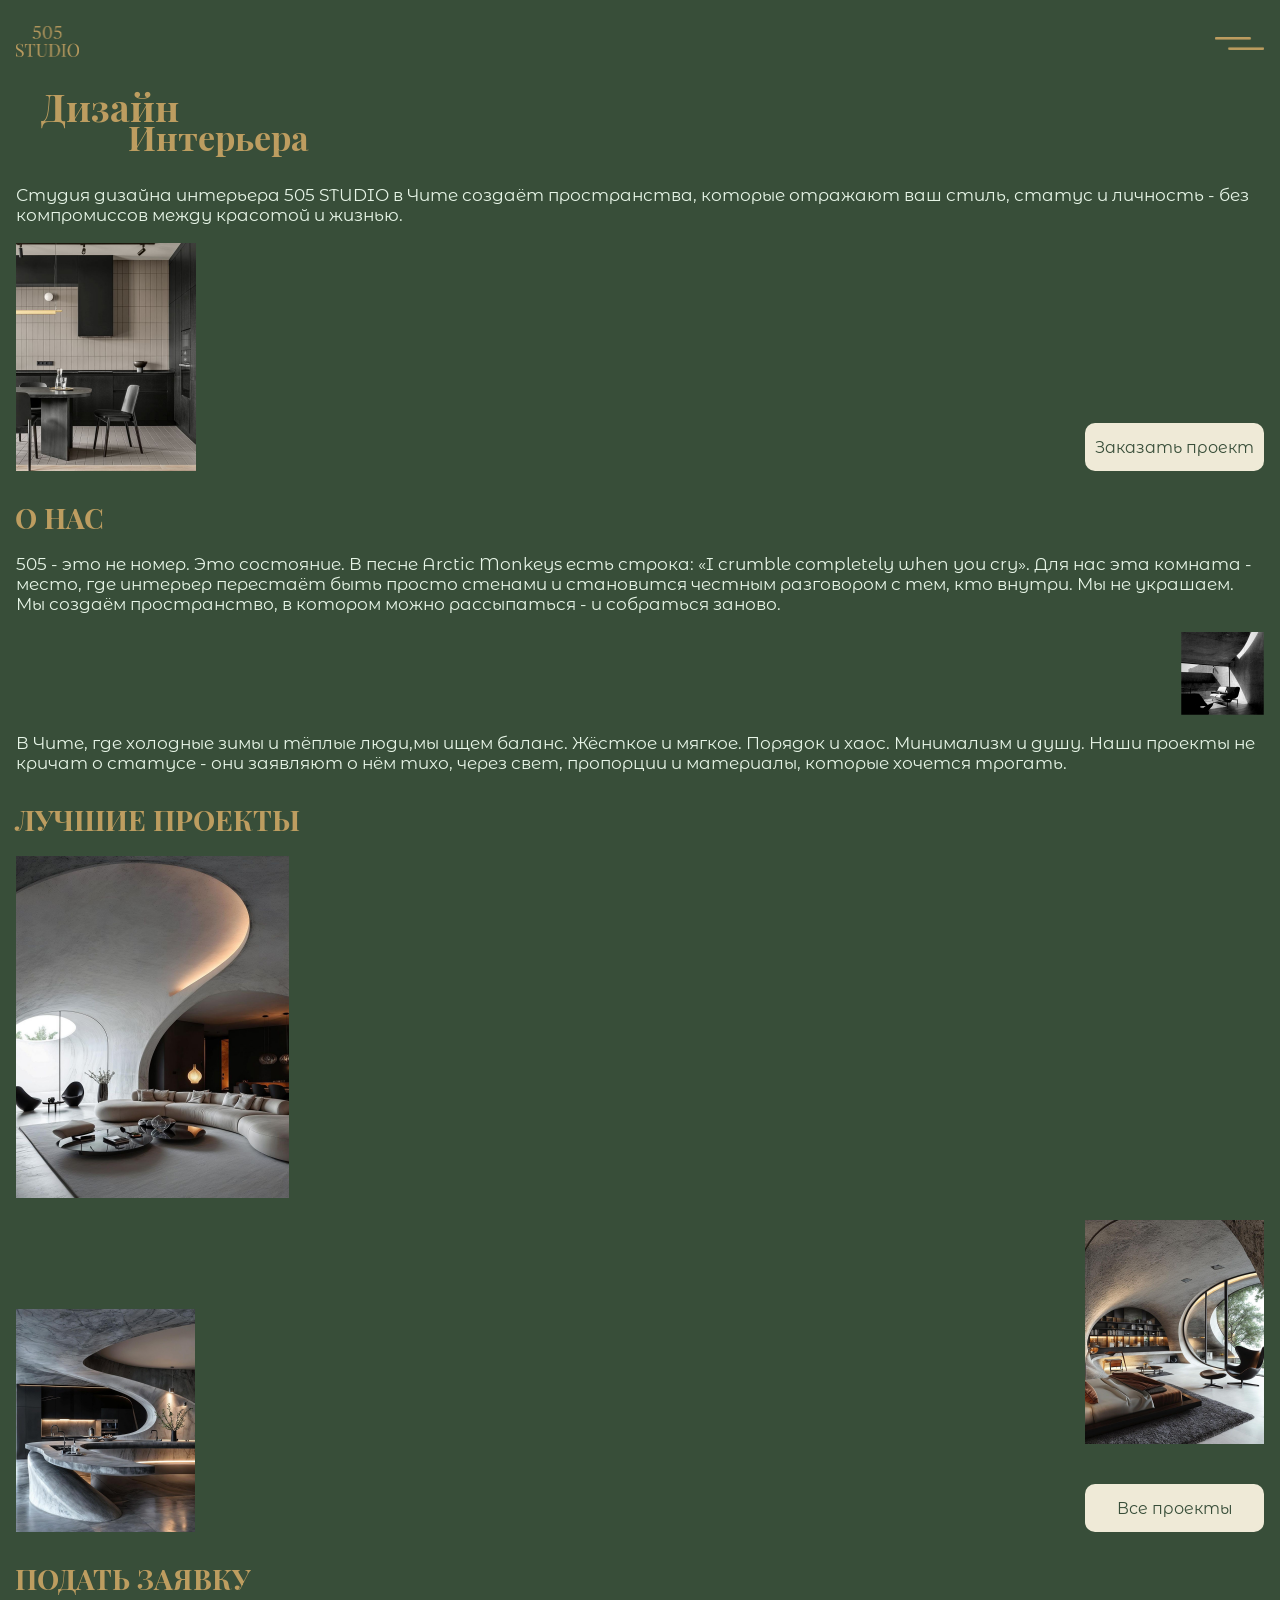
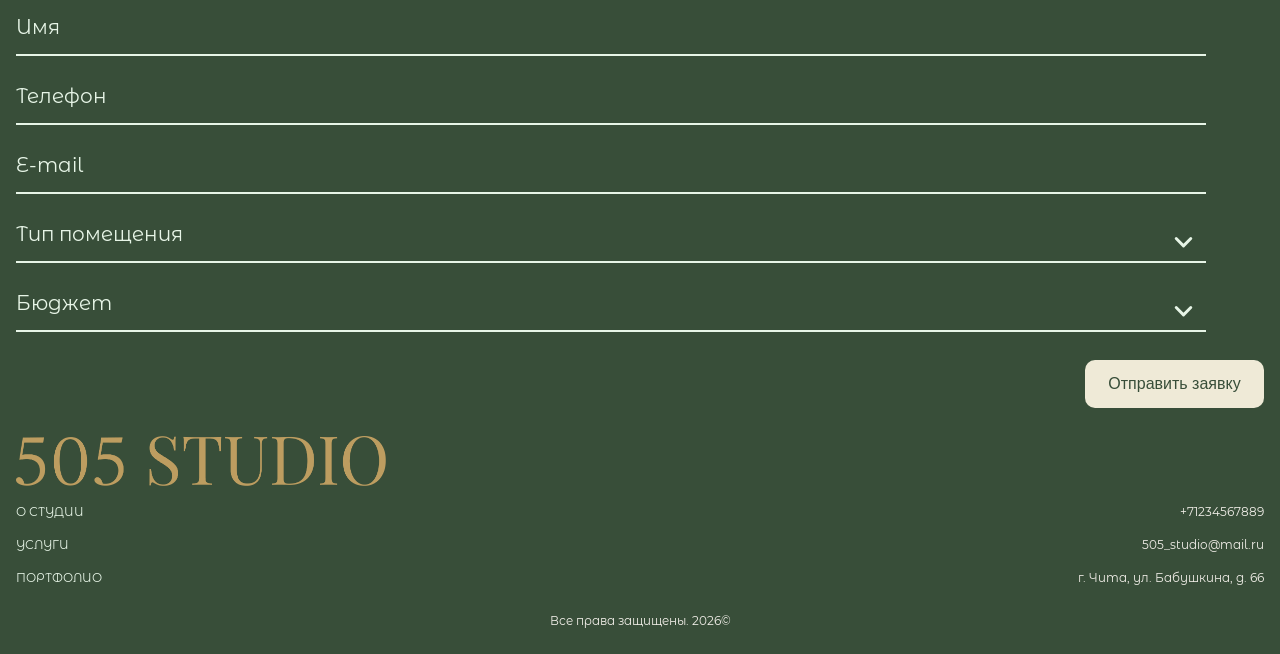
==== index.html @ c5131122 "home page and burger" ====
<!doctype html>
<html lang="ru">
  <head>
    <meta charset="UTF-8" />
    <meta name="viewport" content="width=device-width, initial-scale=1.0" />
    <title>505 STUDIO - студия дизайна интерьера</title>
    <link rel="stylesheet" href="main.css" />
  </head>
  <body>
    <div class="burger-menu-overlay" id="burgerMenu">
      <div class="menu-header container">
        <img src="image/логотип.png" alt="505 STUDIO" class="logo" />
        <img
          src="image/закрыть.png"
          alt="Закрыть"
          class="close-menu"
          id="closeMenu"
        />
      </div>

      <nav class="menu-content container">
        <ul class="menu-list">
          <li><a href="#about" class="menu-link active">О СТУДИИ</a></li>
          <li><a href="#" class="menu-link">УСЛУГИ</a></li>
          <li><a href="#" class="menu-link">ПОРТФОЛИО</a></li>
          <li><a href="#" class="menu-link">ПРОФИЛЬ</a></li>
        </ul>

        <div class="menu-contacts">
          <p>+71234567889</p>
          <p>505_studoi@mail.com</p>
          <p>г. Чита, ул. Бабушкина, д. 66</p>
        </div>
      </nav>
    </div>

    <header class="header">
      <div class="container">
        <a href="index.html" class="logo-link">
          <img src="image/логотип.png" alt="505 STUDIO" class="logo"
        /></a>
        <img
          src="image/бергер.png"
          alt="Меню"
          class="burger-menu"
          id="burger"
        />
      </div>
    </header>

    <main>
      <section class="banner" id="mainPage">
        <h1 class="title-1">Дизайн</h1>
        <h1 class="title-2">Интерьера</h1>
        <p class="description">
          Студия дизайна интерьера 505 STUDIO в Чите создаёт пространства,
          которые отражают ваш стиль, статус и личность - без компромиссов между
          красотой и жизнью.
        </p>
        <div class="image-btn-banner">
          <img
            src="image/картинка_баннер.png"
            alt="Интерьер"
            class="img-main"
          />
          <a href="#feedback" class="btn btn-banner">Заказать проект</a>
        </div>
      </section>

      <section class="about-container" id="about">
        <h2 class="heading">О НАС</h2>
        <div class="about-content">
          <p class="description">
            505 - это не номер. Это состояние. В песне Arctic Monkeys есть
            строка: «I crumble completely when you cry». Для нас эта комната -
            место, где интерьер перестаёт быть просто стенами и становится
            честным разговором с тем, кто внутри. Мы не украшаем. Мы создаём
            пространство, в котором можно рассыпаться - и собраться заново.
          </p>

          <img src="image/картинка_онас.png" alt="Интерьер" class="about-img" />

          <p class="description">
            В Чите, где холодные зимы и тёплые люди,мы ищем баланс. Жёсткое и
            мягкое. Порядок и хаос. Минимализм и душу. Наши проекты не кричат о
            статусе - они заявляют о нём тихо, через свет, пропорции и
            материалы, которые хочется трогать.
          </p>
        </div>
      </section>

      <section class="projects-container">
        <h2 class="heading">ЛУЧШИЕ ПРОЕКТЫ</h2>
        <div class="projects-grid">
          <img
            src="image/картинка1_проекты.png"
            alt="Проект 1"
            class="projects-img-large"
          />
          <img
            src="image/картинка2_проекты.png"
            alt="Проект 2"
            class="projects-img-small img-small-1"
          />
          <div class="projects-btn-img">
            <img
              src="image/картинка3_проекты.png"
              alt="Проект 3"
              class="projects-img-small img-small-2"
            />
            <a href="#" class="btn">Все проекты</a>
          </div>
        </div>
      </section>

      <section class="feedback-container" id="feedback">
        <h2 class="heading">ПОДАТЬ ЗАЯВКУ</h2>
        <form class="feedback-form">
          <input type="text" placeholder="Имя" required />
          <input type="tel" placeholder="Телефон" required />
          <input type="email" placeholder="E-mail" required />

          <select>
            <option value="" disabled selected>Тип помещения</option>
            <option value="flat">Квартира</option>
            <option value="house">Дом</option>
            <option value="commerce">Коммерция</option>
          </select>

          <select>
            <option value="" disabled selected>Бюджет</option>
            <option value="low">До 1 млн</option>
            <option value="mid">1-3 млн</option>
            <option value="high">От 3 млн и больше</option>
          </select>

          <button type="submit" class="btn form-btn">Отправить заявку</button>
        </form>
      </section>
    </main>

    <footer class="footer-container">
      <a href="index.html" class="link-footer">
        <img src="image/большое_лого.png" alt="505 STUDIO" class="logo-footer"
      /></a>

      <div class="footer-content">
        <nav class="footer-nav">
          <a href="#about" class="footer-link">О СТУДИИ</a>
          <a href="#" class="footer-link">УСЛУГИ</a>
          <a href="#" class="footer-link">ПОРТФОЛИО</a>
        </nav>

        <div class="footer-contacts">
          <a href="#" class="footer-contacts-item">+71234567889</a>
          <a href="#" class="footer-contacts-item">505_studio@mail.ru</a>
          <p class="footer-contacts-item">г. Чита, ул. Бабушкина, д. 66</p>
        </div>
      </div>
      <div class="footer-bottom">
        <p>Все права защищены. 2026©</p>
      </div>
    </footer>

    <script src="script.js"></script>
  </body>
</html>
---- main.css ----
@font-face {
  font-family: "Headlines";
  src: url(fonts/PlayfairDisplay-заголовки.ttf);
}

@font-face {
  font-family: "TypedText";
  src: url(fonts/MontserratAlternates-наборный.ttf);
}

* {
  margin: 0;
  padding: 0;
  box-sizing: border-box;
}

body {
  background-color: #384e39;
  color: #e7f5e7;
  font-family: "TypedText";
}

/*заголовки*/
.heading {
  font-family: "Headlines";
  color: #bd9d60;
  font-size: 28px;
  margin-bottom: 18px;
  margin-top: 28px;
  margin-left: 15px;
}

/*кнопки*/
.btn {
  display: flex;
  align-items: center;
  justify-content: center;
  background-color: #efead7;
  color: #384e39;
  font-size: 16px;
  text-decoration: none;
  border-radius: 10px;
  width: 179px;
  height: 48px;
  border: none;
  cursor: pointer;
}

/*бургер*/
.burger-menu-overlay {
  position: fixed;
  top: 0;
  left: 0;
  width: 100%;
  height: 100vh;
  background-color: #384e39;
  z-index: 1000;
  display: block;
  flex-direction: column;

  opacity: 0;
  visibility: hidden;
}

.burger-menu-overlay.active {
  opacity: 1;
  visibility: visible;
}

.menu-header {
  display: flex;
  justify-content: space-between;
  align-items: center;
  padding-top: 26px;
  padding-bottom: 20px;
  margin-right: 18px;
  margin-left: 16px;
}

.close-menu {
  width: 28px;
  height: auto;
  cursor: pointer;
}

.menu-content {
  flex-grow: 1;
  display: flex;
  flex-direction: column;
}

.menu-list {
  list-style: none;
  margin-bottom: 28px;
}

.menu-link {
  display: inline-block;
  font-family: "Headlines";
  font-size: 32px;
  color: #e7f5e7;
  text-decoration: none;
  margin-bottom: 30px;
  transition: all 0.3s ease-out;
}

.menu-link.active {
  text-decoration: underline;
  text-underline-offset: 10px;
  text-decoration-thickness: 1px;

  transform: translateX(20px);
}

.menu-contacts {
  display: flex;
  flex-direction: column;
  gap: 18px;
  margin-left: 38px;
}

.contact-link,
.contact-address {
  font-family: "TypedText";
  color: #e7f5e7;
  font-size: 18px;
}

/* шапка */
.header {
  margin-top: 26px;
  margin-left: 16px;
}

.container {
  display: flex;
  justify-content: space-between;
  align-items: center;
}

.logo {
  height: 31px;
  width: auto;
  cursor: pointer;
}

.burger-menu {
  width: 49px;
  height: auto;
  cursor: pointer;
  margin-right: 16px;
}

/*баннер*/
.title-1 {
  font-family: "Headlines";
  color: #bd9d60;
  font-size: 38px;
  margin-left: 41px;
  margin-top: 20px;
}

.title-2 {
  font-family: "Headlines";
  color: #bd9d60;
  font-size: 34px;
  margin-left: 128px;
  margin-top: -18px;
  margin-bottom: 25px;
}

/*наборный текст*/
.description {
  font-size: 17px;
  margin-bottom: 18px;
  margin-right: 16px;
  margin-left: 16px;
}

.img-main {
  width: 180px;
  height: auto;
  display: block;
}

.image-btn-banner {
  display: flex;
  justify-content: space-between;
  align-items: flex-end;
  padding: 0 16px;
  margin-top: 18px;
}

/*о нас*/
.about-img {
  width: 83px;
  height: auto;
  display: block;
  margin-left: auto;
  margin-right: 16px;
  margin-bottom: 18px;
}

/*проекты*/
.projects-img-large {
  width: 273px;
  height: auto;
  margin-left: 16px;
  margin-bottom: 18px;
}

.projects-img-small {
  width: 179px;
  height: auto;
}

.img-small-1 {
  display: block;
  margin-left: auto;
  margin-right: 16px;
}

.img-small-2 {
  margin-top: -153px;
}

.projects-btn-img {
  display: flex;
  justify-content: space-between;
  align-items: flex-end;
  padding: 0 16px;
  margin-top: 18px;
}

/*подать заявку*/
.feedback-container {
  margin-top: 18px;
}

.feedback-form input,
.feedback-form select {
  width: 93%;
  background: transparent;
  border: none;
  border-bottom: 2px solid #e7f5e7;
  color: #e7f5e7;
  font-size: 20px;
  margin-left: 16px;
  margin-right: 16px;
  margin-bottom: 28px;
  padding-bottom: 15px;
  outline: none;
  font-family: "TypedText";
}

.feedback-form input::placeholder {
  color: #e7f5e7;
  opacity: 1;
}

.feedback-form select {
  appearance: none;
  -webkit-appearance: none;
  -moz-appearance: none;
  background-image: url("data:image/svg+xml,%3Csvg width='24' height='24' viewBox='0 0 24 24' fill='none' xmlns='http://www.w3.org/2000/svg'%3E%3Cpath d='M7 10L12 15L17 10' stroke='%23e7f5e7' stroke-width='2' stroke-linecap='round' stroke-linejoin='round'/%3E%3C/svg%3E");
  background-repeat: no-repeat;
  background-position: calc(100% - 5px) center;
  background-size: 35px;
}

.feedback-form select option {
  background-color: #384e39;
  color: #e7f5e7;
  font-family: "TypedText";
}

.form-btn {
  display: block;
  margin-left: auto;
  margin-right: 16px;
  margin-bottom: 28px;
}

/*футер*/
.logo-footer {
  width: 370px;
  height: auto;
  margin-left: 16px;
  display: block;
}

.footer-content {
  display: flex;
  justify-content: space-between;
  align-items: flex-start;
  margin-bottom: 28px;
}

.footer-nav {
  display: flex;
  flex-direction: column;
  gap: 18px;
  margin-left: 16px;
  margin-top: 18px;
}

.footer-link {
  color: #e7f5e7;
  text-decoration: none;
  font-size: 12px;
}

.footer-contacts {
  display: flex;
  flex-direction: column;
  align-items: flex-end;
  gap: 18px;
  text-align: right;
  margin-right: 16px;
  margin-top: 18px;
  font-size: 12px;
}

.footer-contacts-item {
  color: #f2efe9;
  text-decoration: none;
  font-size: 12px;
}

.footer-bottom {
  text-align: center;
  margin-bottom: 26px;
}

.footer-bottom p {
  font-size: 12px;
  color: #f2efe9;
}
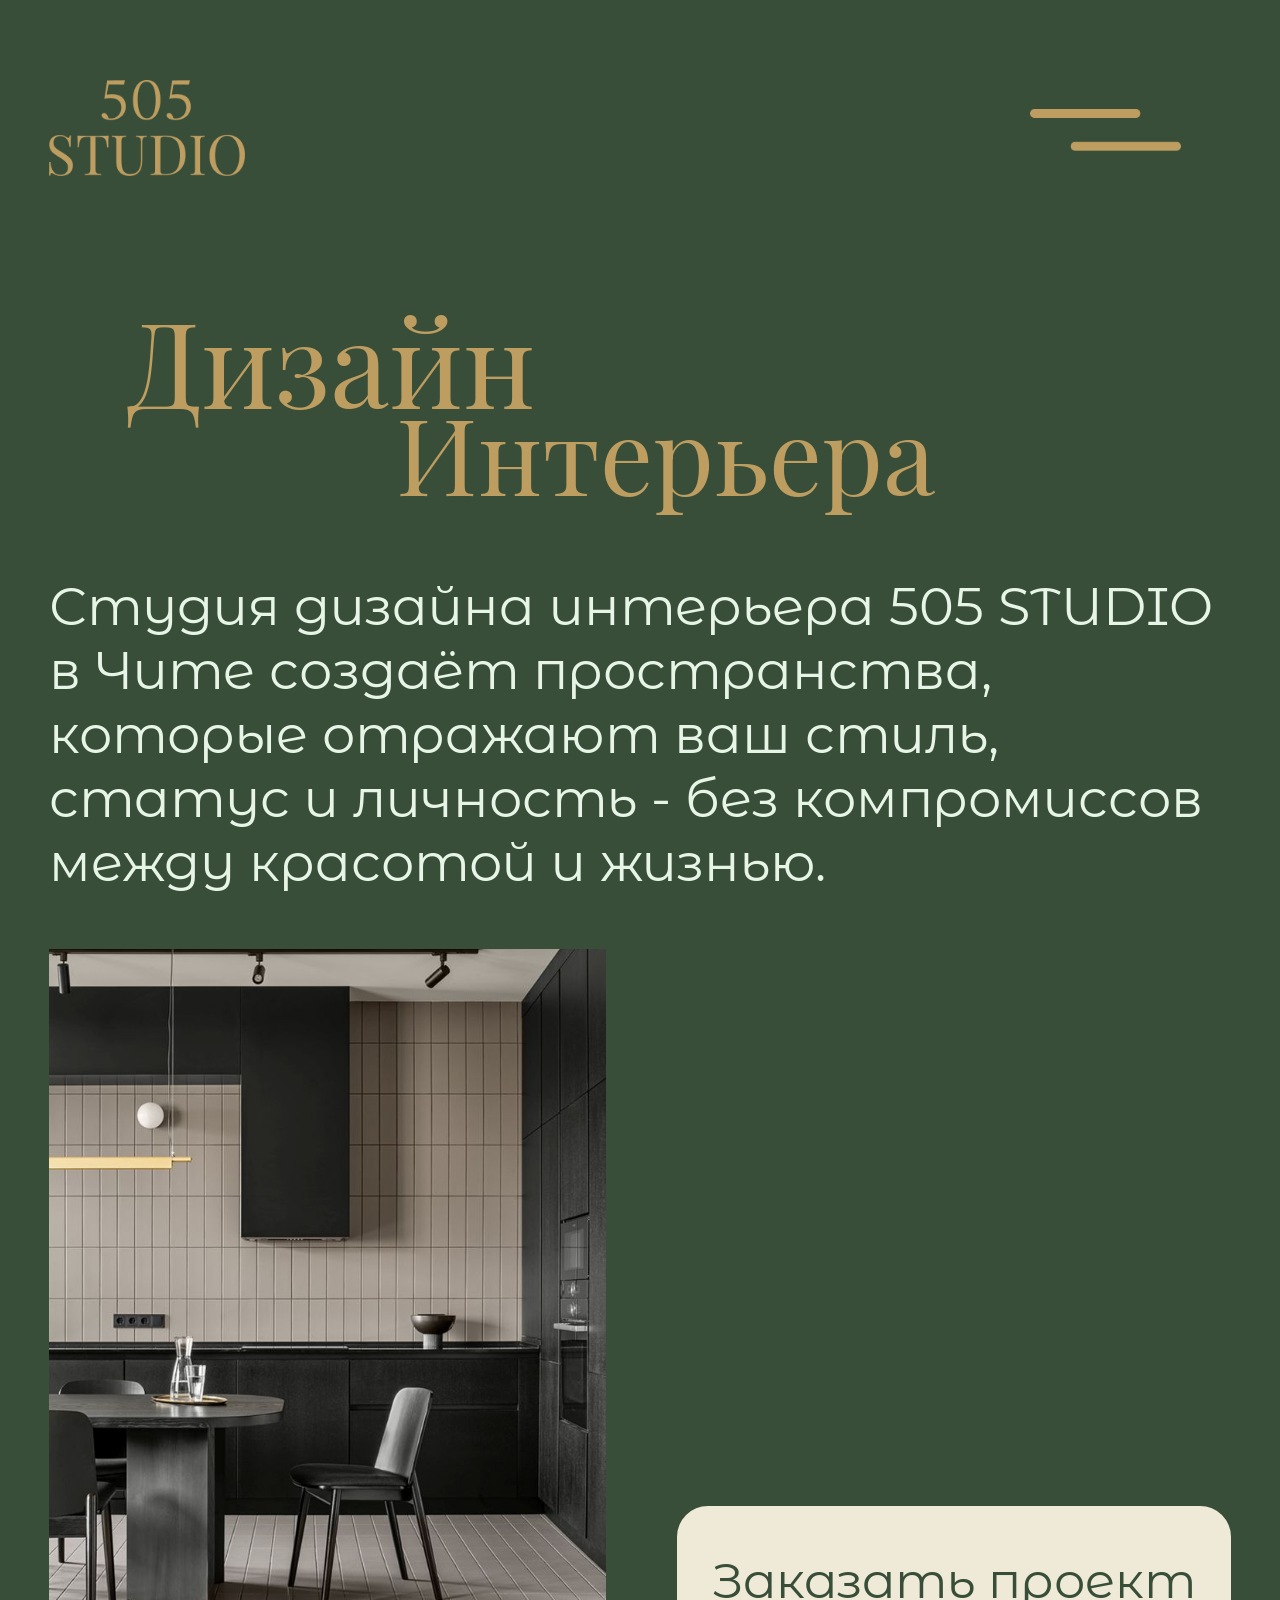
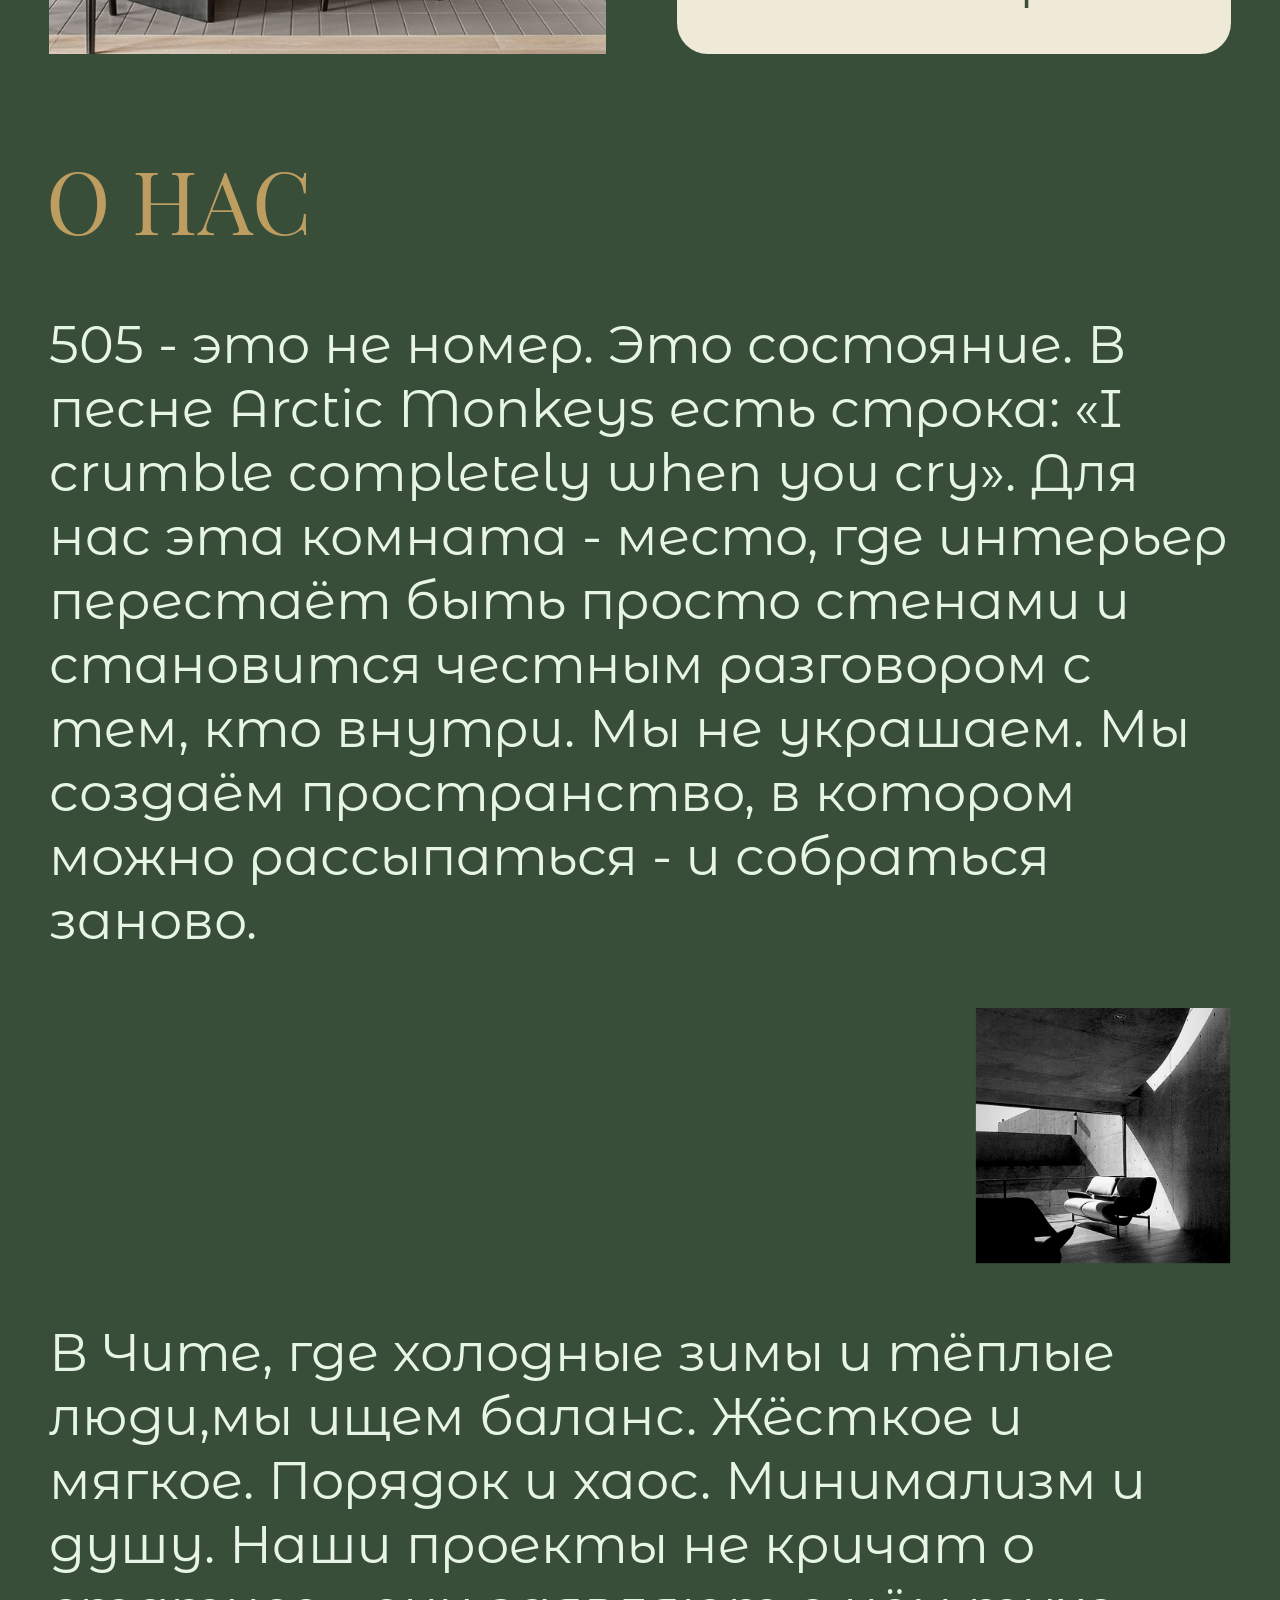
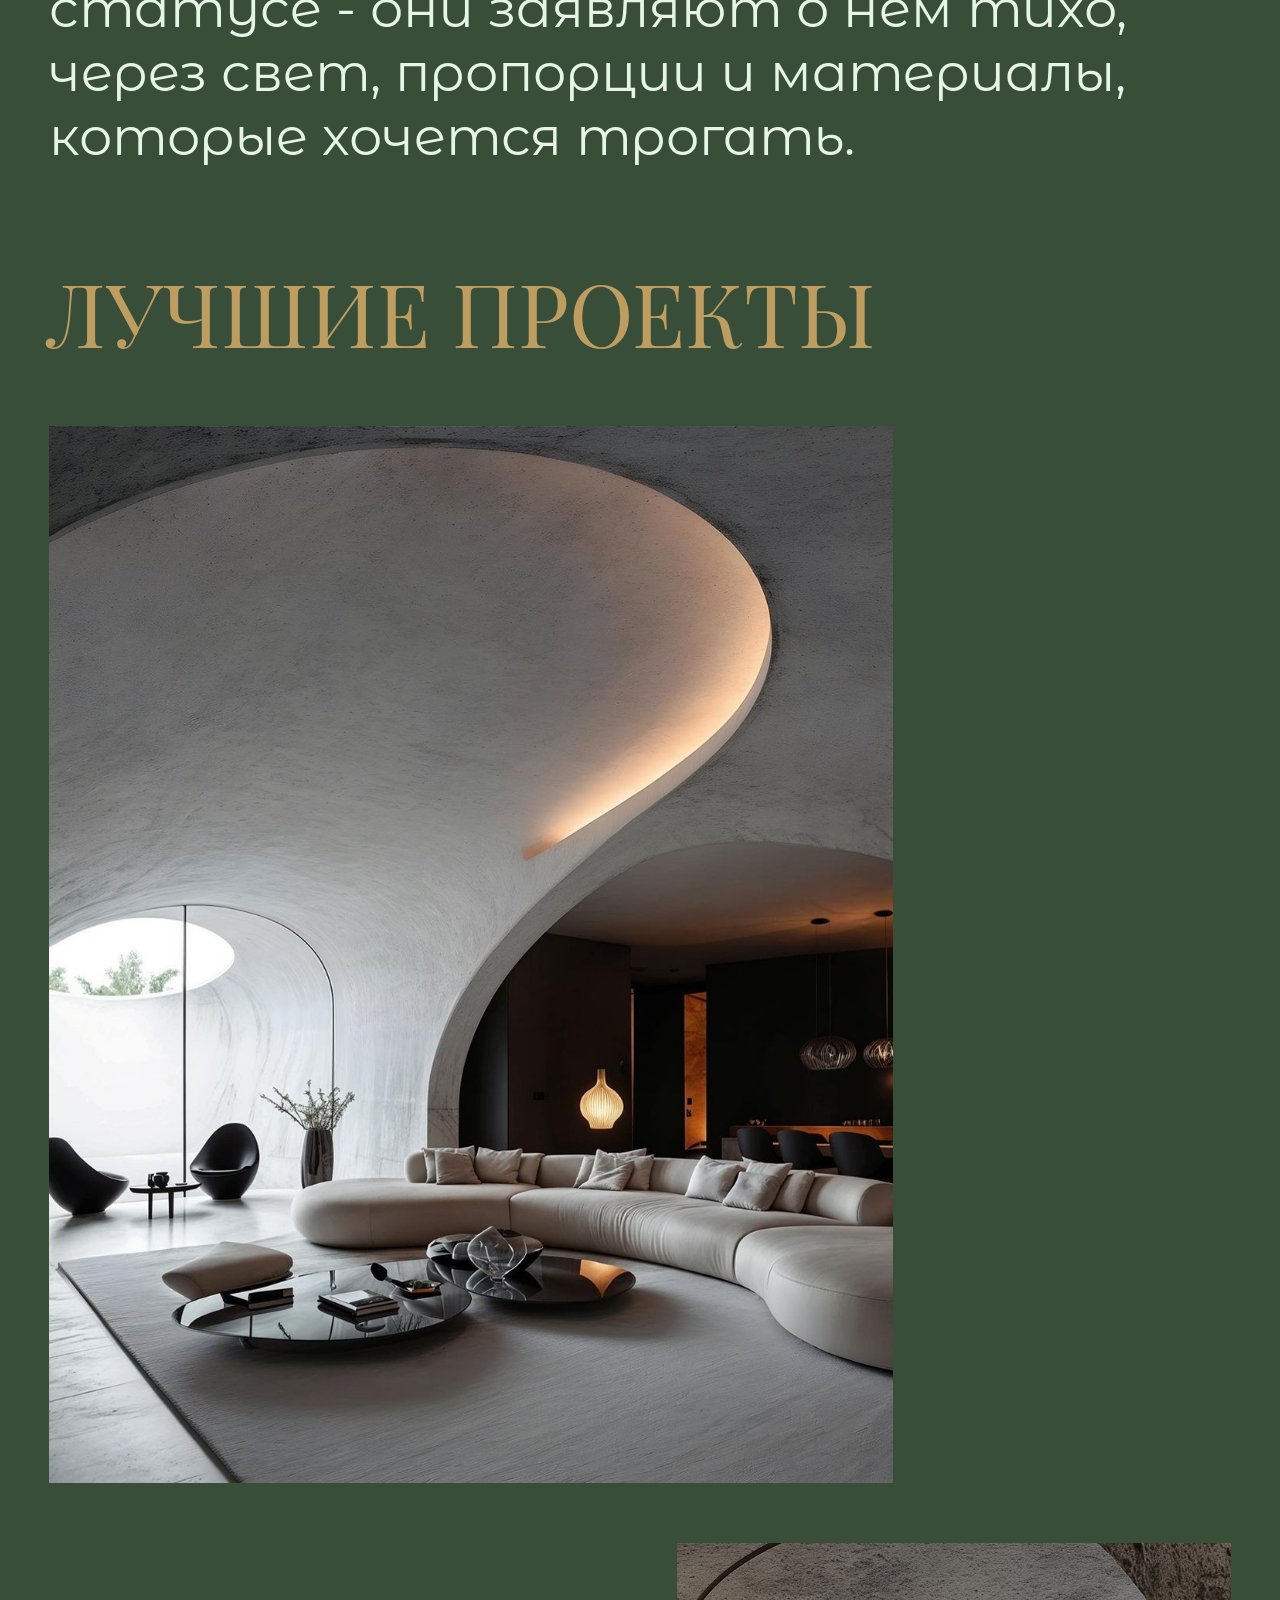
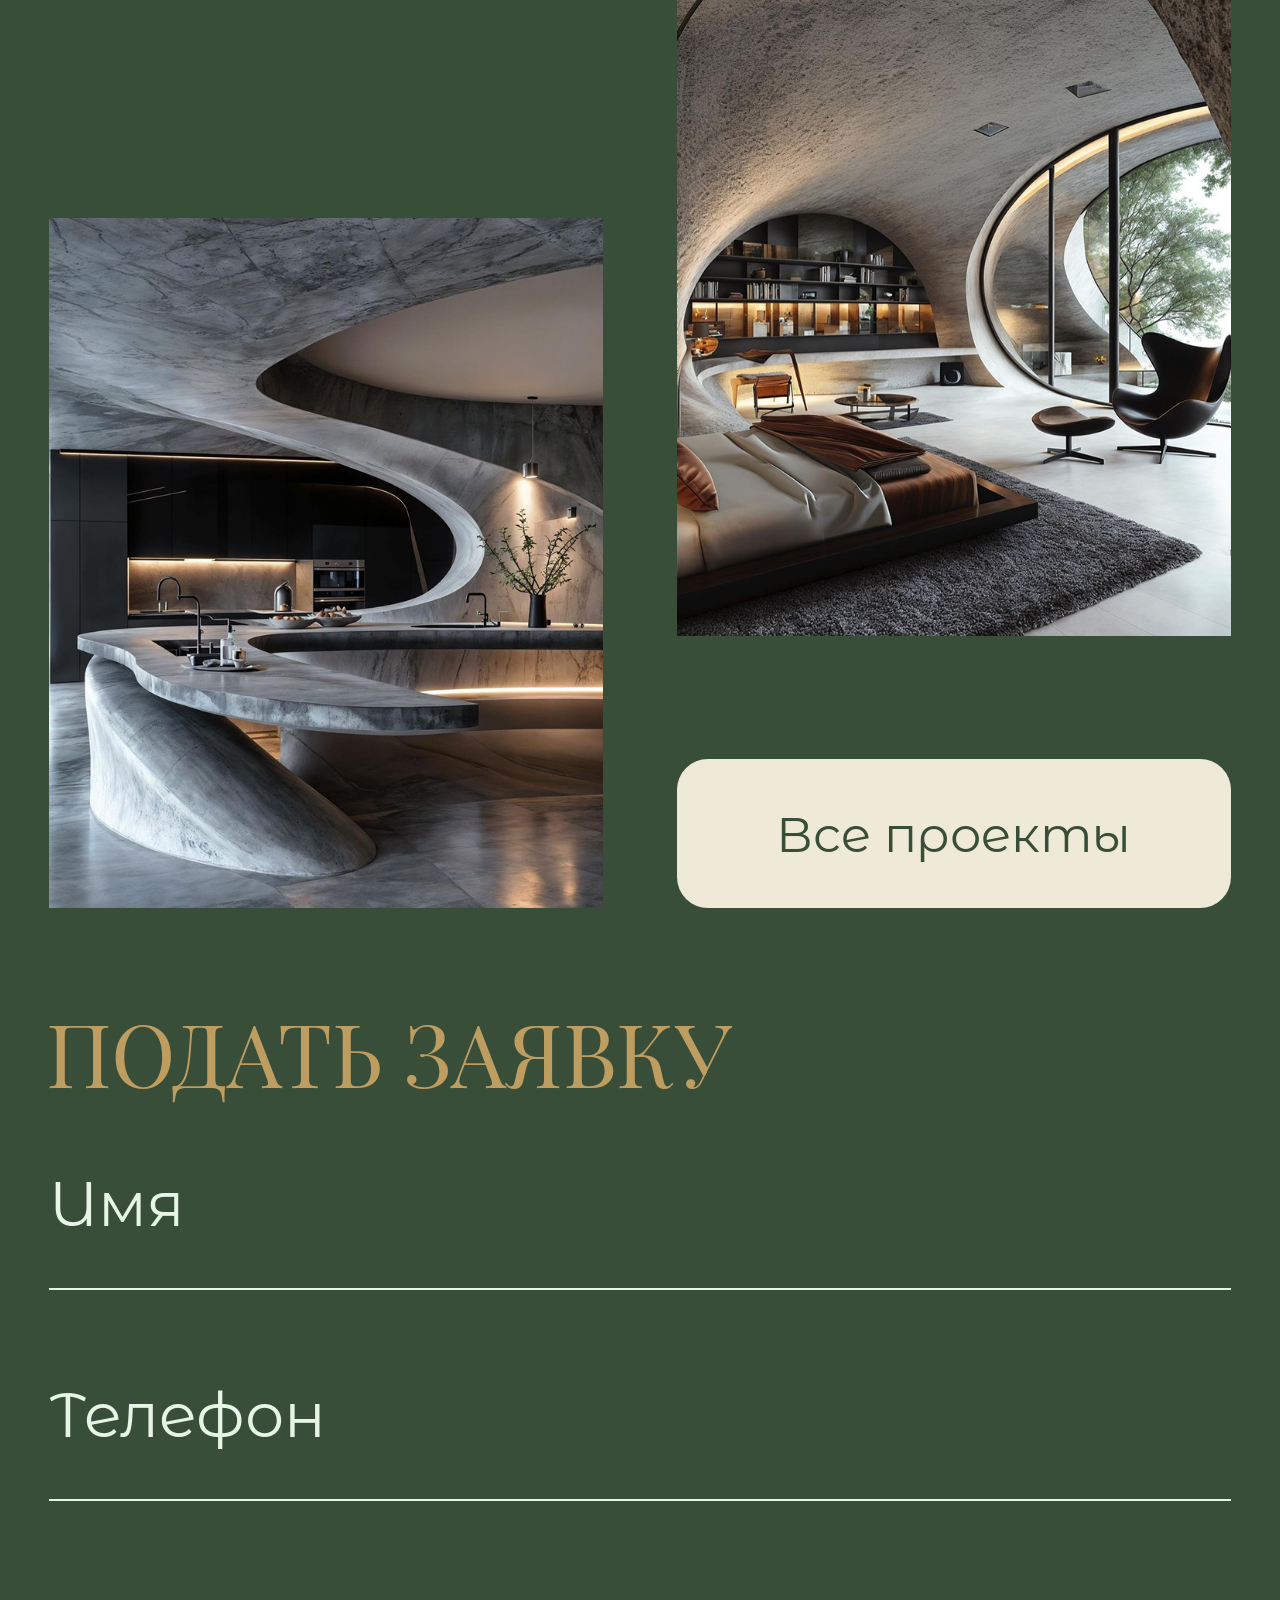
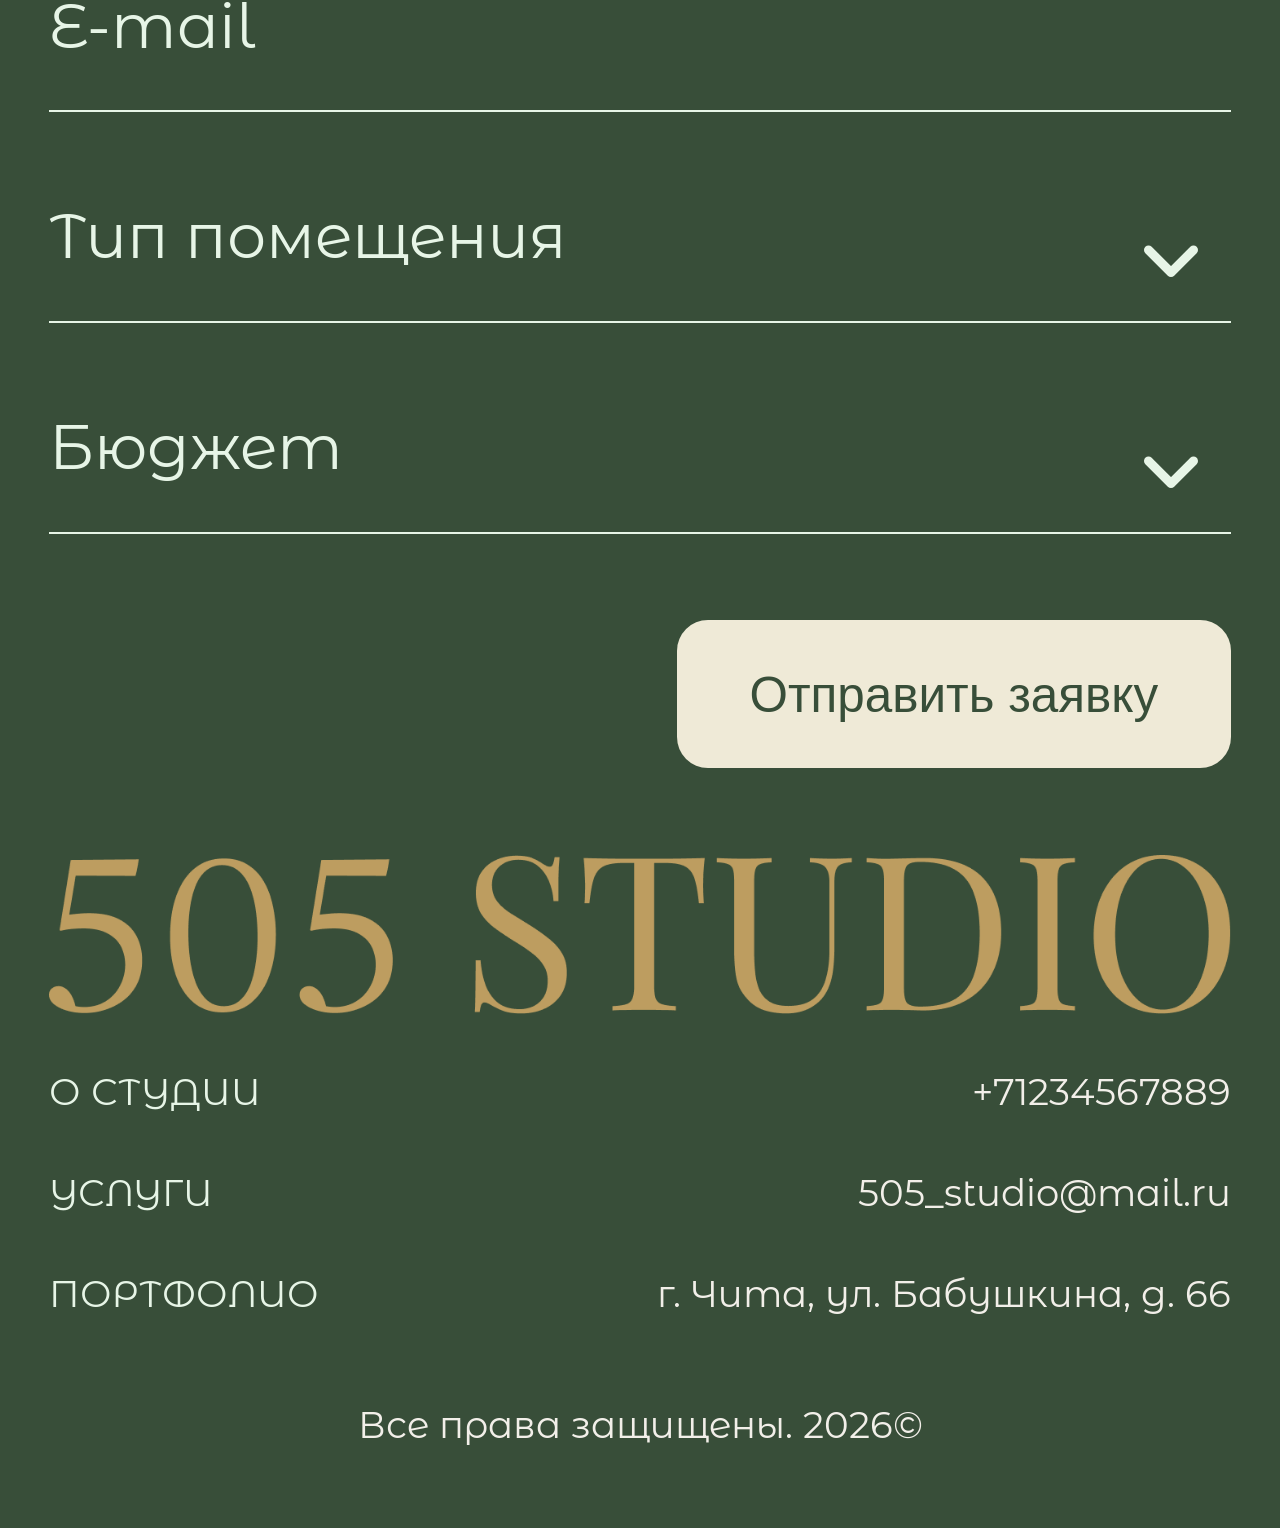
==== commit 7737905f: "edits and ready-made pages: services, service card" ====
--- a/index.html
+++ b/index.html
@@ -9,7 +9,9 @@
   <body>
     <div class="burger-menu-overlay" id="burgerMenu">
       <div class="menu-header container">
-        <img src="image/логотип.png" alt="505 STUDIO" class="logo" />
+        <a href="index.html">
+          <img src="image/логотип.png" alt="505 STUDIO" class="logo"
+        /></a>
         <img
           src="image/закрыть.png"
           alt="Закрыть"
@@ -21,7 +23,7 @@
       <nav class="menu-content container">
         <ul class="menu-list">
           <li><a href="#about" class="menu-link active">О СТУДИИ</a></li>
-          <li><a href="#" class="menu-link">УСЛУГИ</a></li>
+          <li><a href="services.html" class="menu-link">УСЛУГИ</a></li>
           <li><a href="#" class="menu-link">ПОРТФОЛИО</a></li>
           <li><a href="#" class="menu-link">ПРОФИЛЬ</a></li>
         </ul>
@@ -147,7 +149,7 @@
       <div class="footer-content">
         <nav class="footer-nav">
           <a href="#about" class="footer-link">О СТУДИИ</a>
-          <a href="#" class="footer-link">УСЛУГИ</a>
+          <a href="services.html" class="footer-link">УСЛУГИ</a>
           <a href="#" class="footer-link">ПОРТФОЛИО</a>
         </nav>
 
--- a/main.css
+++ b/main.css
@@ -18,16 +18,21 @@
   background-color: #384e39;
   color: #e7f5e7;
   font-family: "TypedText";
+  min-width: 320px;
+}
+section[id] {
+  scroll-margin-top: 25vw;
 }
 
 /*заголовки*/
 .heading {
   font-family: "Headlines";
   color: #bd9d60;
-  font-size: 28px;
-  margin-bottom: 18px;
-  margin-top: 28px;
-  margin-left: 15px;
+  font-size: 6.76vw;
+  margin-bottom: 4.35vw;
+  margin-top: 6.76vw;
+  margin-left: 3.62vw;
+  font-weight: lighter;
 }
 
 /*кнопки*/
@@ -37,11 +42,11 @@
   justify-content: center;
   background-color: #efead7;
   color: #384e39;
-  font-size: 16px;
+  font-size: 3.86vw;
   text-decoration: none;
-  border-radius: 10px;
-  width: 179px;
-  height: 48px;
+  border-radius: 2.42vw;
+  width: 43.24vw;
+  height: 11.59vw;
   border: none;
   cursor: pointer;
 }
@@ -71,14 +76,14 @@
   display: flex;
   justify-content: space-between;
   align-items: center;
-  padding-top: 26px;
-  padding-bottom: 20px;
-  margin-right: 18px;
-  margin-left: 16px;
+  padding-top: 6.28vw;
+  padding-bottom: 4.83vw;
+  margin-right: 4.35vw;
+  margin-left: 3.86vw;
 }
 
 .close-menu {
-  width: 28px;
+  width: 6.76vw;
   height: auto;
   cursor: pointer;
 }
@@ -91,45 +96,56 @@
 
 .menu-list {
   list-style: none;
-  margin-bottom: 28px;
+  margin-bottom: 6.76vw;
 }
 
 .menu-link {
   display: inline-block;
   font-family: "Headlines";
-  font-size: 32px;
+  font-size: 7.73vw;
   color: #e7f5e7;
   text-decoration: none;
-  margin-bottom: 30px;
+  margin-bottom: 7.25vw;
   transition: all 0.3s ease-out;
 }
 
 .menu-link.active {
   text-decoration: underline;
-  text-underline-offset: 10px;
-  text-decoration-thickness: 1px;
-
-  transform: translateX(20px);
+  text-underline-offset: 2.42vw;
+  text-decoration-thickness: 0.2vw;
+
+  transform: translateX(4.83vw);
 }
 
 .menu-contacts {
   display: flex;
   flex-direction: column;
-  gap: 18px;
-  margin-left: 38px;
+  gap: 4.35vw;
+  margin-left: 9.18vw;
 }
 
 .contact-link,
 .contact-address {
   font-family: "TypedText";
   color: #e7f5e7;
-  font-size: 18px;
+  font-size: 4.35vw;
 }
 
 /* шапка */
+
+main {
+  margin-top: 22vw;
+}
 .header {
-  margin-top: 26px;
-  margin-left: 16px;
+  position: fixed;
+  top: 0;
+  left: 0;
+  width: 100%;
+  background-color: #384e39;
+  z-index: 999;
+  padding: 6.28vw 3.86vw;
+  margin-top: 0;
+  margin-left: 0;
 }
 
 .container {
@@ -139,46 +155,48 @@
 }
 
 .logo {
-  height: 31px;
+  height: 7.49vw;
   width: auto;
   cursor: pointer;
 }
 
 .burger-menu {
-  width: 49px;
+  width: 11.84vw;
   height: auto;
   cursor: pointer;
-  margin-right: 16px;
+  margin-right: 3.86vw;
 }
 
 /*баннер*/
 .title-1 {
   font-family: "Headlines";
   color: #bd9d60;
-  font-size: 38px;
-  margin-left: 41px;
-  margin-top: 20px;
+  font-size: 9.18vw;
+  margin-left: 9.9vw;
+  margin-top: 4.83vw;
+  font-weight: lighter;
 }
 
 .title-2 {
   font-family: "Headlines";
   color: #bd9d60;
-  font-size: 34px;
-  margin-left: 128px;
-  margin-top: -18px;
-  margin-bottom: 25px;
+  font-size: 8.21vw;
+  margin-left: 30.92vw;
+  margin-top: -4.35vw;
+  margin-bottom: 4.04vw;
+  font-weight: lighter;
 }
 
 /*наборный текст*/
 .description {
-  font-size: 17px;
-  margin-bottom: 18px;
-  margin-right: 16px;
-  margin-left: 16px;
+  font-size: 4.11vw;
+  margin-bottom: 4.35vw;
+  margin-right: 3.86vw;
+  margin-left: 3.86vw;
 }
 
 .img-main {
-  width: 180px;
+  width: 43.48vw;
   height: auto;
   display: block;
 }
@@ -187,68 +205,68 @@
   display: flex;
   justify-content: space-between;
   align-items: flex-end;
-  padding: 0 16px;
-  margin-top: 18px;
+  padding: 0 3.86vw;
+  margin-top: 4.35vw;
 }
 
 /*о нас*/
 .about-img {
-  width: 83px;
+  width: 20vw;
   height: auto;
   display: block;
   margin-left: auto;
-  margin-right: 16px;
-  margin-bottom: 18px;
+  margin-right: 3.86vw;
+  margin-bottom: 4.35vw;
 }
 
 /*проекты*/
 .projects-img-large {
-  width: 273px;
-  height: auto;
-  margin-left: 16px;
-  margin-bottom: 18px;
+  width: 65.94vw;
+  height: auto;
+  margin-left: 3.86vw;
+  margin-bottom: 4.35vw;
 }
 
 .projects-img-small {
-  width: 179px;
+  width: 43.24vw;
   height: auto;
 }
 
 .img-small-1 {
   display: block;
   margin-left: auto;
-  margin-right: 16px;
+  margin-right: 3.86vw;
 }
 
 .img-small-2 {
-  margin-top: -153px;
+  margin-top: -36.96vw;
 }
 
 .projects-btn-img {
   display: flex;
   justify-content: space-between;
   align-items: flex-end;
-  padding: 0 16px;
-  margin-top: 18px;
+  padding: 0 3.86vw;
+  margin-top: 4.35vw;
 }
 
 /*подать заявку*/
 .feedback-container {
-  margin-top: 18px;
+  margin-top: 4.35vw;
 }
 
 .feedback-form input,
 .feedback-form select {
-  width: 93%;
+  width: calc(100% - 7.72vw);
   background: transparent;
   border: none;
   border-bottom: 2px solid #e7f5e7;
   color: #e7f5e7;
-  font-size: 20px;
-  margin-left: 16px;
-  margin-right: 16px;
-  margin-bottom: 28px;
-  padding-bottom: 15px;
+  font-size: 4.83vw;
+  margin-left: 3.86vw;
+  margin-right: 3.86vw;
+  margin-bottom: 6.76vw;
+  padding-bottom: 3.62vw;
   outline: none;
   font-family: "TypedText";
 }
@@ -265,7 +283,7 @@
   background-image: url("data:image/svg+xml,%3Csvg width='24' height='24' viewBox='0 0 24 24' fill='none' xmlns='http://www.w3.org/2000/svg'%3E%3Cpath d='M7 10L12 15L17 10' stroke='%23e7f5e7' stroke-width='2' stroke-linecap='round' stroke-linejoin='round'/%3E%3C/svg%3E");
   background-repeat: no-repeat;
   background-position: calc(100% - 5px) center;
-  background-size: 35px;
+  background-size: 8.45vw;
 }
 
 .feedback-form select option {
@@ -277,15 +295,15 @@
 .form-btn {
   display: block;
   margin-left: auto;
-  margin-right: 16px;
-  margin-bottom: 28px;
+  margin-right: 3.86vw;
+  margin-bottom: 6.76vw;
 }
 
 /*футер*/
 .logo-footer {
-  width: 370px;
-  height: auto;
-  margin-left: 16px;
+  width: calc(100% - 7.72vw);
+  height: auto;
+  margin-left: 3.86vw;
   display: block;
 }
 
@@ -293,46 +311,46 @@
   display: flex;
   justify-content: space-between;
   align-items: flex-start;
-  margin-bottom: 28px;
+  margin-bottom: 6.76vw;
 }
 
 .footer-nav {
   display: flex;
   flex-direction: column;
-  gap: 18px;
-  margin-left: 16px;
-  margin-top: 18px;
+  gap: 4.35vw;
+  margin-left: 3.86vw;
+  margin-top: 4.35vw;
 }
 
 .footer-link {
   color: #e7f5e7;
   text-decoration: none;
-  font-size: 12px;
+  font-size: 2.9vw;
 }
 
 .footer-contacts {
   display: flex;
   flex-direction: column;
   align-items: flex-end;
-  gap: 18px;
+  gap: 4.35vw;
   text-align: right;
-  margin-right: 16px;
-  margin-top: 18px;
-  font-size: 12px;
+  margin-right: 3.86vw;
+  margin-top: 4.35vw;
+  font-size: 2.9vw;
 }
 
 .footer-contacts-item {
   color: #f2efe9;
   text-decoration: none;
-  font-size: 12px;
+  font-size: 2.9vw;
 }
 
 .footer-bottom {
   text-align: center;
-  margin-bottom: 26px;
+  margin-bottom: 6.28vw;
 }
 
 .footer-bottom p {
-  font-size: 12px;
+  font-size: 2.9vw;
   color: #f2efe9;
 }
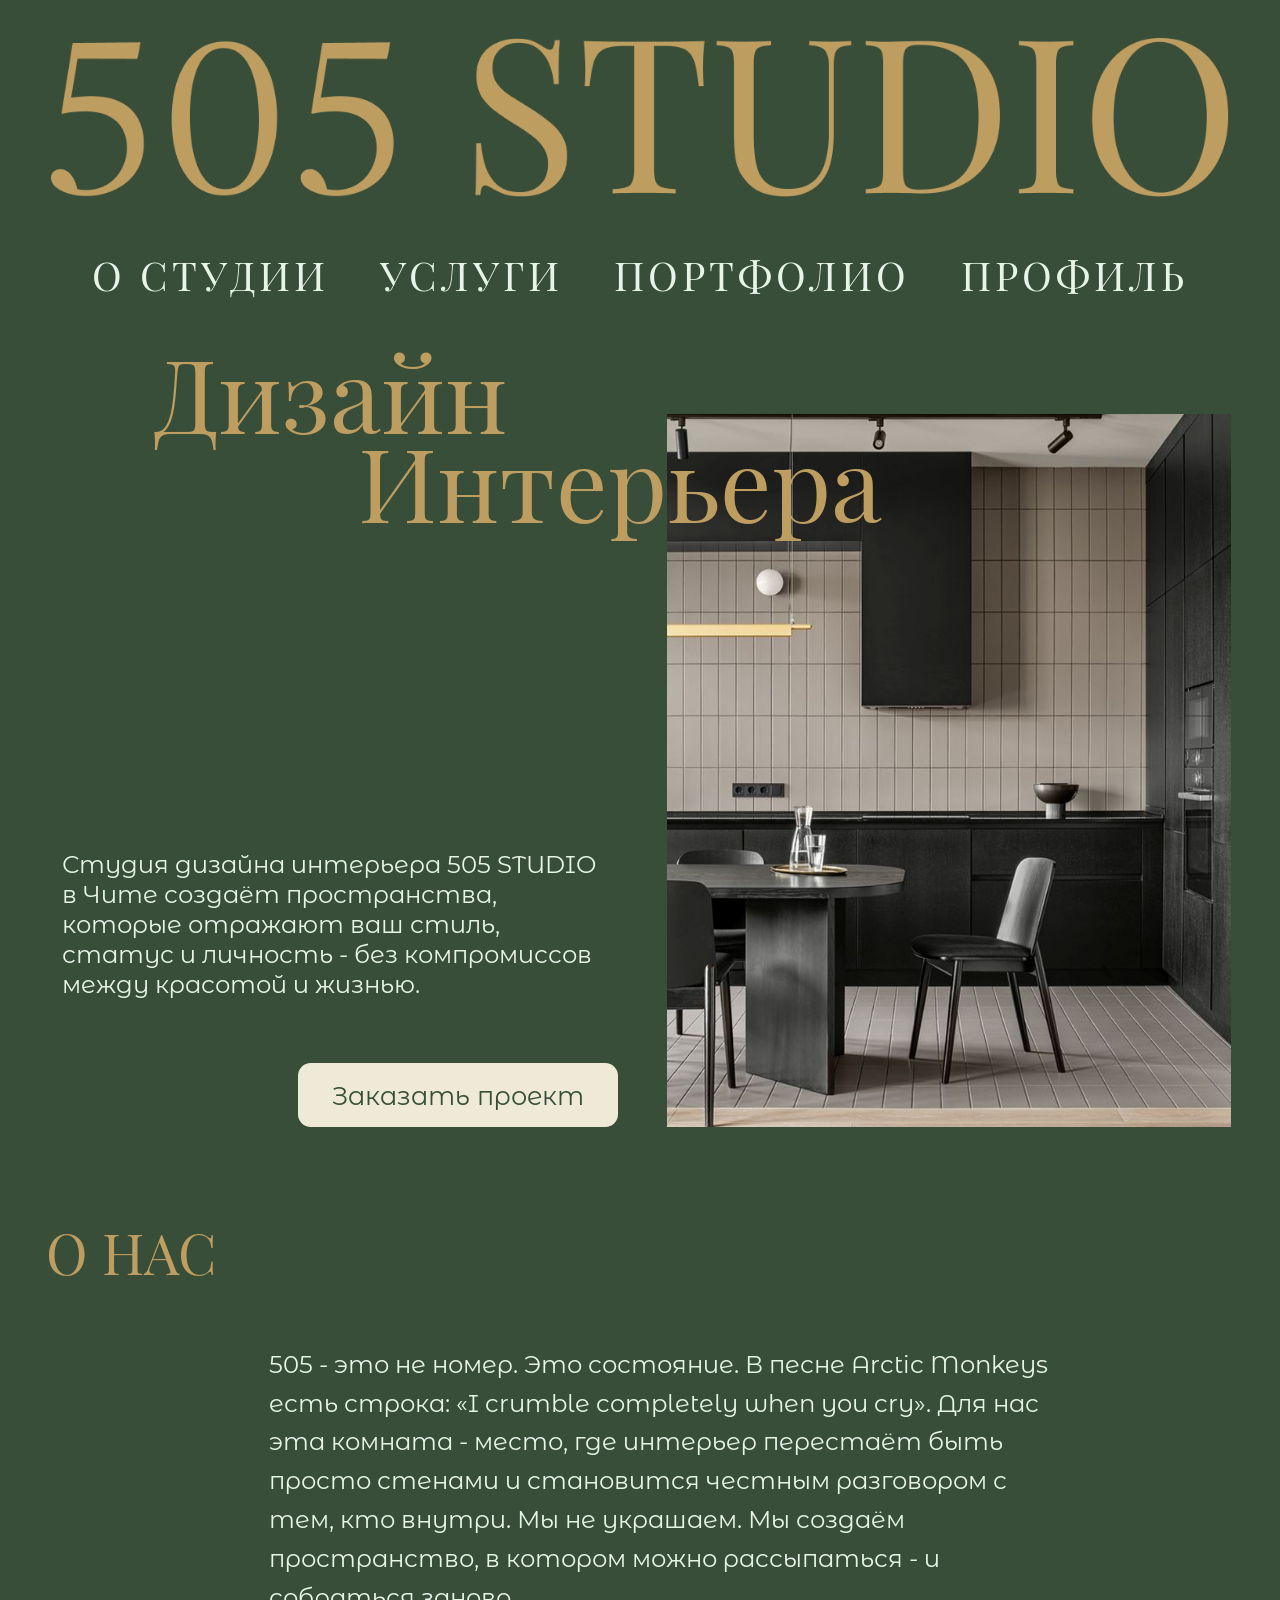
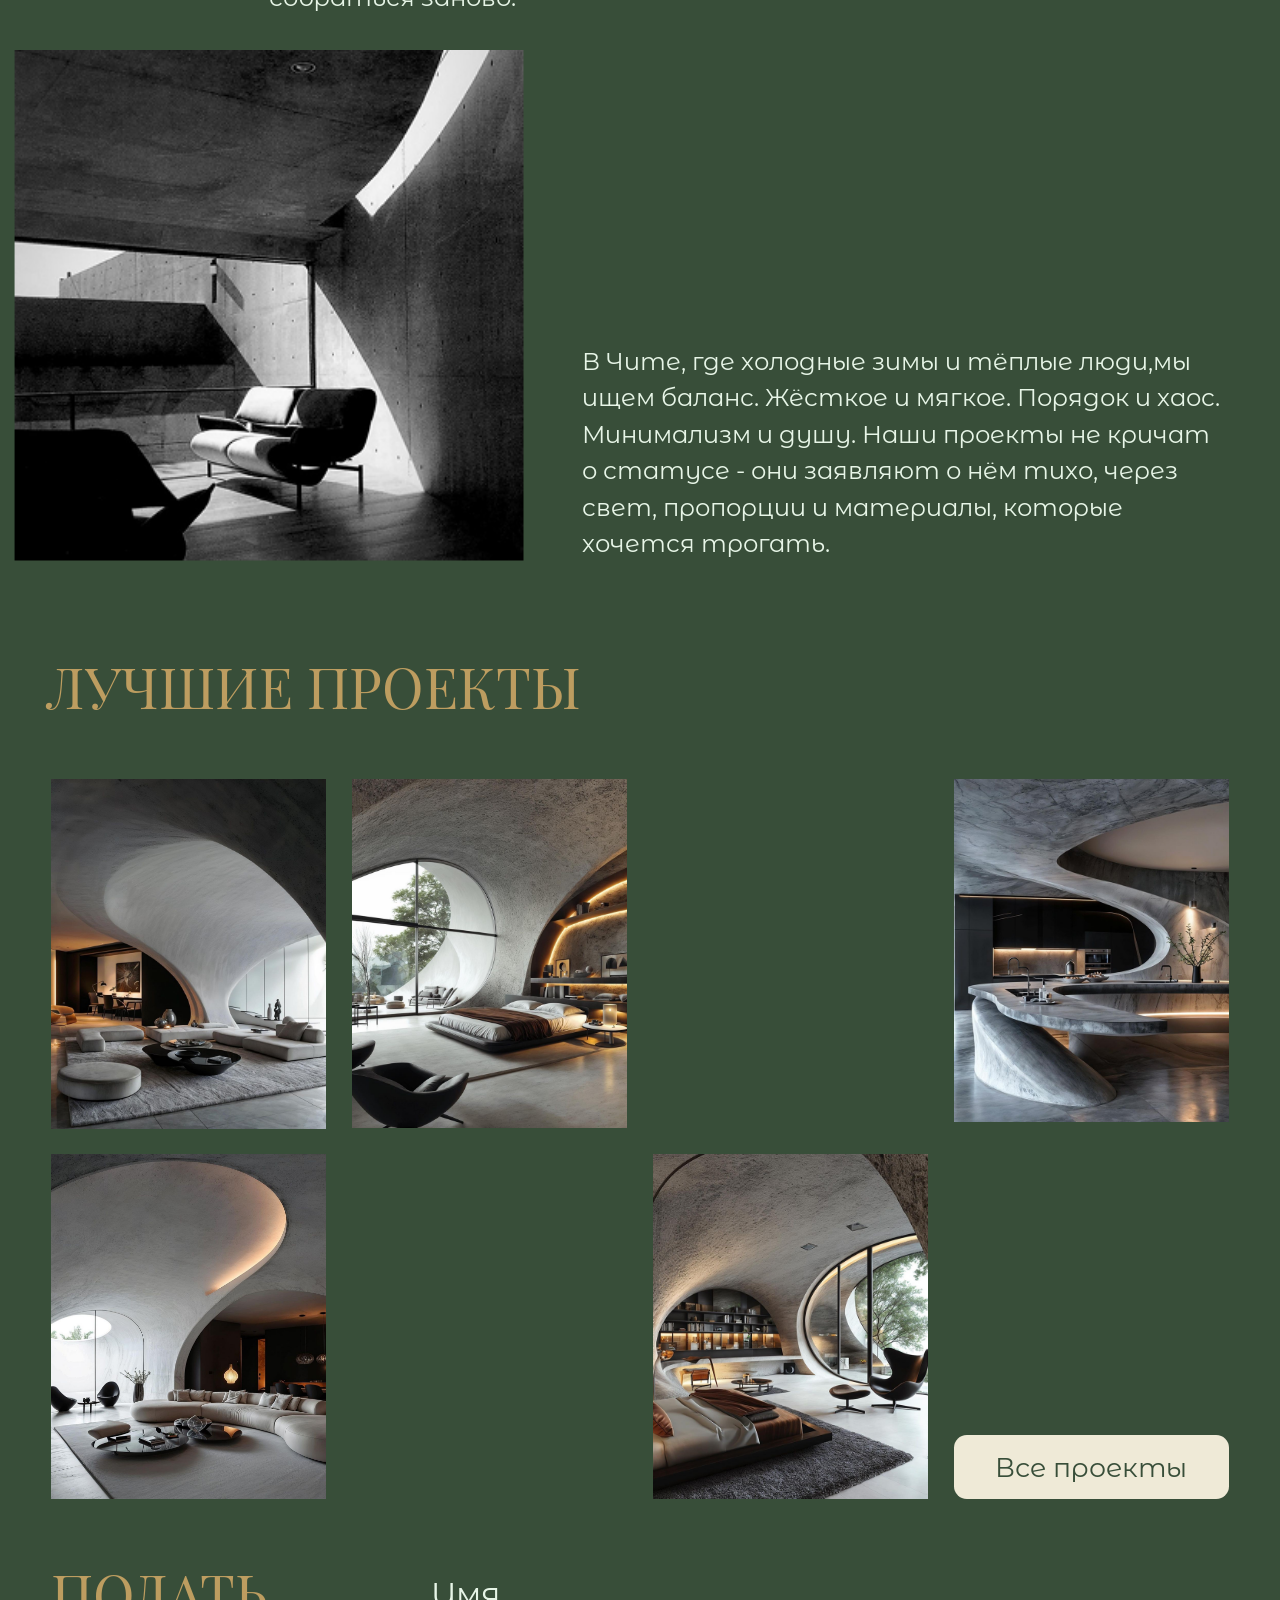
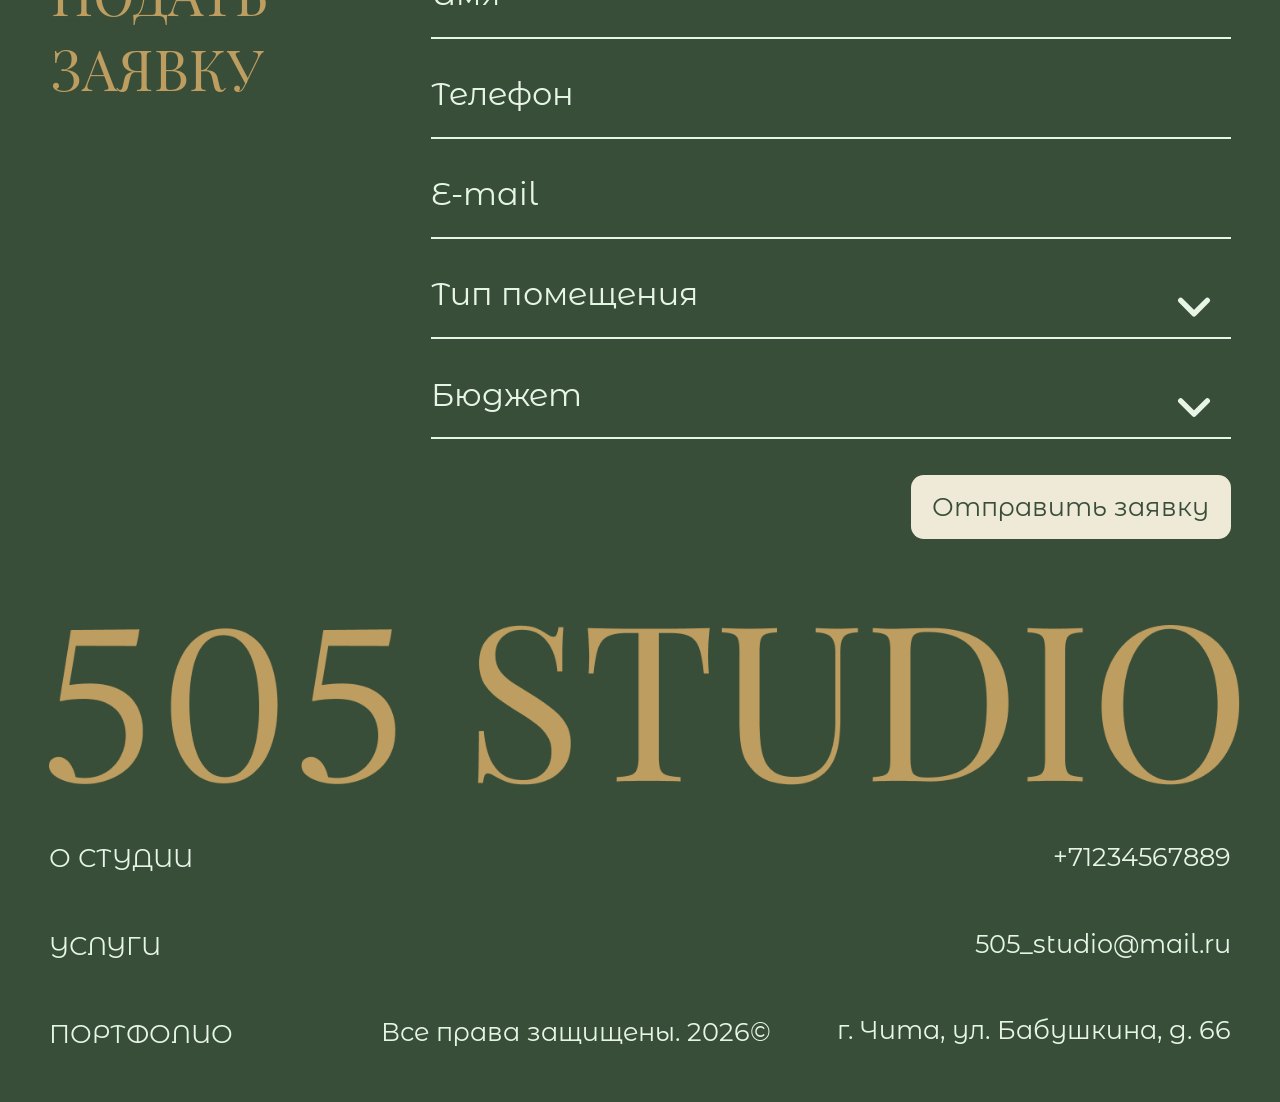
==== commit a3b73bce: "pc adaptive to the home page" ====
--- a/index.html
+++ b/index.html
@@ -12,6 +12,7 @@
         <a href="index.html">
           <img src="image/логотип.png" alt="505 STUDIO" class="logo"
         /></a>
+
         <img
           src="image/закрыть.png"
           alt="Закрыть"
@@ -24,8 +25,8 @@
         <ul class="menu-list">
           <li><a href="#about" class="menu-link active">О СТУДИИ</a></li>
           <li><a href="services.html" class="menu-link">УСЛУГИ</a></li>
-          <li><a href="#" class="menu-link">ПОРТФОЛИО</a></li>
-          <li><a href="#" class="menu-link">ПРОФИЛЬ</a></li>
+          <li><a href="portfolio.html" class="menu-link">ПОРТФОЛИО</a></li>
+          <li><a href="auth.html" class="menu-link">ПРОФИЛЬ</a></li>
         </ul>
 
         <div class="menu-contacts">
@@ -41,6 +42,21 @@
         <a href="index.html" class="logo-link">
           <img src="image/логотип.png" alt="505 STUDIO" class="logo"
         /></a>
+
+        <a href="index.html" class="link-header">
+          <img
+            src="image/большое_лого.png"
+            alt="505 STUDIO"
+            class="logo-header"
+        /></a>
+
+        <nav class="pc-nav pc-only">
+          <a href="#about" class="pc-nav-link">О СТУДИИ</a>
+          <a href="services.html" class="pc-nav-link">УСЛУГИ</a>
+          <a href="portfolio.html" class="pc-nav-link">ПОРТФОЛИО</a>
+          <a href="auth.html" class="pc-nav-link">ПРОФИЛЬ</a>
+        </nav>
+
         <img
           src="image/бергер.png"
           alt="Меню"
@@ -54,7 +70,7 @@
       <section class="banner" id="mainPage">
         <h1 class="title-1">Дизайн</h1>
         <h1 class="title-2">Интерьера</h1>
-        <p class="description">
+        <p class="description-1">
           Студия дизайна интерьера 505 STUDIO в Чите создаёт пространства,
           которые отражают ваш стиль, статус и личность - без компромиссов между
           красотой и жизнью.
@@ -99,6 +115,18 @@
             alt="Проект 1"
             class="projects-img-large"
           />
+
+          <img
+            src="image/картинка4_проекты.png"
+            alt="Проект 1.1"
+            class="pc-only pc-project-extra"
+          />
+          <img
+            src="image/картинка5_проекты.png"
+            alt="Проект 1.2"
+            class="pc-only pc-project-extra"
+          />
+
           <img
             src="image/картинка2_проекты.png"
             alt="Проект 2"
@@ -110,6 +138,7 @@
               alt="Проект 3"
               class="projects-img-small img-small-2"
             />
+
             <a href="#" class="btn">Все проекты</a>
           </div>
         </div>
@@ -150,7 +179,7 @@
         <nav class="footer-nav">
           <a href="#about" class="footer-link">О СТУДИИ</a>
           <a href="services.html" class="footer-link">УСЛУГИ</a>
-          <a href="#" class="footer-link">ПОРТФОЛИО</a>
+          <a href="portfolio.html" class="footer-link">ПОРТФОЛИО</a>
         </nav>
 
         <div class="footer-contacts">
--- a/main.css
+++ b/main.css
@@ -1,3 +1,10 @@
+:root {
+  --color-bg: #384e39;
+  --color-accent: #bd9d60;
+  --color-text-cold: #e7f5e7;
+  --color-text-warm: #efead7;
+}
+
 @font-face {
   font-family: "Headlines";
   src: url(fonts/PlayfairDisplay-заголовки.ttf);
@@ -15,8 +22,8 @@
 }
 
 body {
-  background-color: #384e39;
-  color: #e7f5e7;
+  background-color: var(--color-bg);
+  color: var(--color-text-cold);
   font-family: "TypedText";
   min-width: 320px;
 }
@@ -27,7 +34,7 @@
 /*заголовки*/
 .heading {
   font-family: "Headlines";
-  color: #bd9d60;
+  color: var(--color-accent);
   font-size: 6.76vw;
   margin-bottom: 4.35vw;
   margin-top: 6.76vw;
@@ -40,8 +47,8 @@
   display: flex;
   align-items: center;
   justify-content: center;
-  background-color: #efead7;
-  color: #384e39;
+  background-color: var(--color-text-warm);
+  color: var(--color-bg);
   font-size: 3.86vw;
   text-decoration: none;
   border-radius: 2.42vw;
@@ -58,7 +65,7 @@
   left: 0;
   width: 100%;
   height: 100vh;
-  background-color: #384e39;
+  background-color: var(--color-bg);
   z-index: 1000;
   display: block;
   flex-direction: column;
@@ -103,7 +110,7 @@
   display: inline-block;
   font-family: "Headlines";
   font-size: 7.73vw;
-  color: #e7f5e7;
+  color: var(--color-text-cold);
   text-decoration: none;
   margin-bottom: 7.25vw;
   transition: all 0.3s ease-out;
@@ -113,7 +120,6 @@
   text-decoration: underline;
   text-underline-offset: 2.42vw;
   text-decoration-thickness: 0.2vw;
-
   transform: translateX(4.83vw);
 }
 
@@ -121,18 +127,9 @@
   display: flex;
   flex-direction: column;
   gap: 4.35vw;
-  margin-left: 9.18vw;
-}
-
-.contact-link,
-.contact-address {
-  font-family: "TypedText";
-  color: #e7f5e7;
-  font-size: 4.35vw;
 }
 
 /* шапка */
-
 main {
   margin-top: 22vw;
 }
@@ -141,7 +138,7 @@
   top: 0;
   left: 0;
   width: 100%;
-  background-color: #384e39;
+  background-color: var(--color-bg);
   z-index: 999;
   padding: 6.28vw 3.86vw;
   margin-top: 0;
@@ -170,7 +167,7 @@
 /*баннер*/
 .title-1 {
   font-family: "Headlines";
-  color: #bd9d60;
+  color: var(--color-accent);
   font-size: 9.18vw;
   margin-left: 9.9vw;
   margin-top: 4.83vw;
@@ -179,7 +176,7 @@
 
 .title-2 {
   font-family: "Headlines";
-  color: #bd9d60;
+  color: var(--color-accent);
   font-size: 8.21vw;
   margin-left: 30.92vw;
   margin-top: -4.35vw;
@@ -220,6 +217,10 @@
 }
 
 /*проекты*/
+.pc-only {
+  display: none;
+}
+
 .projects-img-large {
   width: 65.94vw;
   height: auto;
@@ -260,8 +261,8 @@
   width: calc(100% - 7.72vw);
   background: transparent;
   border: none;
-  border-bottom: 2px solid #e7f5e7;
-  color: #e7f5e7;
+  border-bottom: 2px solid var(--color-text-cold);
+  color: var(--color-text-cold);
   font-size: 4.83vw;
   margin-left: 3.86vw;
   margin-right: 3.86vw;
@@ -272,7 +273,7 @@
 }
 
 .feedback-form input::placeholder {
-  color: #e7f5e7;
+  color: var(--color-text-cold);
   opacity: 1;
 }
 
@@ -287,8 +288,8 @@
 }
 
 .feedback-form select option {
-  background-color: #384e39;
-  color: #e7f5e7;
+  background-color: var(--color-bg);
+  color: var(--color-text-cold);
   font-family: "TypedText";
 }
 
@@ -323,7 +324,7 @@
 }
 
 .footer-link {
-  color: #e7f5e7;
+  color: var(--color-text-cold);
   text-decoration: none;
   font-size: 2.9vw;
 }
@@ -340,7 +341,7 @@
 }
 
 .footer-contacts-item {
-  color: #f2efe9;
+  color: var(--color-text-cold);
   text-decoration: none;
   font-size: 2.9vw;
 }
@@ -352,5 +353,298 @@
 
 .footer-bottom p {
   font-size: 2.9vw;
-  color: #f2efe9;
-}
+  color: var(--color-text-cold);
+}
+
+.logo-header {
+  display: none;
+}
+
+/*адаптив пк*/
+@media (min-width: 1024px) {
+  .logo-link {
+    display: none;
+  }
+
+  .logo-header {
+    display: flex !important;
+    width: 100%;
+    max-width: 120vw;
+    height: auto;
+    display: block;
+  }
+  .pc-only {
+    display: flex !important;
+  }
+
+  .container {
+    display: flex;
+    flex-direction: column;
+    align-items: center;
+    gap: 4vw;
+    max-width: 100%;
+    padding: 0 4vw;
+  }
+  .heading {
+    font-size: 4.4vw;
+  }
+
+  /*шапка*/
+  .header {
+    padding: 3vw 0;
+    position:absolute;
+  }
+  .burger-menu {
+    display: none;
+  }
+  .pc-nav {
+    display: flex !important;
+    justify-content: center;
+    gap: 4vw;
+  }
+
+  .link-header {
+    width: 100%;
+    display: flex;
+    justify-content: center;
+  }
+
+  .pc-nav-link {
+    color: var(--color-text-cold);
+    font-family: "Headlines";
+    text-decoration: none;
+    font-size: 3.1vw;
+    letter-spacing: 0.1em;
+  }
+
+  /*баннер*/
+  .banner {
+    position: relative;
+    display: grid;
+    grid-template-columns: 1fr 1fr;
+    align-items: end;
+    overflow: visible;
+  }
+
+  .title-1,
+  .title-2 {
+    position: absolute;
+    z-index: 10;
+    font-family: "Headlines";
+    font-size: 8vw;
+    line-height: 0.9;
+    color: var(--color-accent);
+    margin: 0;
+  }
+  .title-1 {
+    top: 5vw;
+    left: 12vw;
+  }
+  .title-2 {
+    top: 12vw;
+    left: 28vw;
+  }
+
+  .description-1 {
+    text-align: left;
+    margin-bottom: 10vw;
+    font-size: 1.9vw;
+    margin-right: 0.75vw;
+    margin-left: 4.86vw;
+  }
+
+  .image-btn-banner {
+    grid-column: 2;
+    position: relative;
+    height: 100%;
+    display: flex;
+    flex-direction: column;
+    justify-content: flex-end;
+    align-items: flex-start;
+  }
+
+  .img-main {
+    width: 44vw;
+    height: auto;
+    margin-top: 6vw;
+  }
+
+  .btn-banner {
+    position: absolute;
+    left: -25vw;
+    width: 25vw;
+    height: 5vw;
+    font-size: 2vw;
+    border-radius: 1vw;
+  }
+
+  /*о нас*/
+  .about-content {
+    display: grid;
+    grid-template-columns: 1fr 1fr;
+    gap: 1vw;
+    align-items: center;
+    padding: 0 1vw;
+  }
+
+  .about-content .description:first-of-type {
+    grid-column: span 2;
+    max-width: 800px;
+    margin-bottom: 20px;
+    font-size: 1.9vw;
+    line-height: 1.6;
+    margin-left: 20vw;
+  }
+
+  .about-img {
+    grid-column: 1;
+    width: 100%;
+    max-width: 40vw;
+    height: auto;
+    margin: 0;
+    order: unset;
+  }
+
+  .about-content .description:last-of-type {
+    grid-column: 2;
+    font-size: 1.9vw;
+    line-height: 1.5;
+    order: unset;
+    margin-top: auto;
+    margin-bottom: 0;
+    margin-left: -5vw;
+    margin-right: 3vw;
+  }
+
+  /*проекты*/
+  .projects-grid {
+    display: grid;
+    grid-template-columns: repeat(4, 1fr);
+    gap: 2vw;
+    grid-template-rows: auto auto;
+    padding: 0 4vw;
+    align-items: start;
+  }
+
+  .projects-grid img {
+    width: 100%;
+    height: auto;
+    object-fit: cover;
+    margin: 0 !important;
+  }
+
+  .projects-img-large {
+    grid-column: 1;
+    grid-row: 2;
+  }
+  .pc-project-extra:first-of-type {
+    grid-column: 1;
+    grid-row: 2;
+  }
+
+  .pc-project-extra:last-of-type {
+    grid-column: 1;
+    grid-row: 1;
+  }
+
+  .img-small-1 {
+    grid-column: 3;
+    grid-row: 2;
+  }
+
+  .projects-btn-img {
+    display: contents;
+  }
+
+  .img-small-2 {
+    grid-column: 4;
+    grid-row: 1;
+  }
+
+  .projects-btn-img .btn {
+    grid-column: 4;
+    grid-row: 2;
+    align-self: end;
+    width: 100%;
+    height: 5vw;
+    font-size: 2.1vw;
+    border-radius: 1vw;
+  }
+
+  /*форма*/
+  .feedback-container {
+    display: grid;
+    grid-template-columns: 1fr 3fr;
+    align-items: start;
+    margin-left: 4vw;
+    gap: 2.4vw;
+  }
+
+  .feedback-container .heading {
+    margin: 0;
+  }
+
+  .feedback-form {
+    display: flex;
+    flex-direction: column;
+    max-width: 100%;
+    margin-top: 5.5vw;
+  }
+
+  .feedback-form input {
+    font-size: 2.5vw;
+    padding-bottom: 1.86vw;
+    margin-top: -4vw;
+  }
+
+  .feedback-form select {
+    margin-top: -4vw;
+    padding-bottom: 1.86vw;
+    font-size: 2.5vw;
+    cursor: pointer;
+    appearance: none;
+    -webkit-appearance: none;
+    -moz-appearance: none;
+    background-image: url("data:image/svg+xml,%3Csvg width='24' height='24' viewBox='0 0 24 24' fill='none' xmlns='http://www.w3.org/2000/svg'%3E%3Cpath d='M7 10L12 15L17 10' stroke='%23e7f5e7' stroke-width='2' stroke-linecap='round' stroke-linejoin='round'/%3E%3C/svg%3E");
+    background-repeat: no-repeat;
+    background-position: calc(100% - 5px) center;
+    background-size: 5vw;
+    padding-right: 2vw;
+  }
+
+  .form-btn {
+    margin-top: -4vw;
+    grid-column: 2;
+    justify-self: end;
+    width: 25vw;
+    height: 5vw;
+    font-size: 2vw;
+    border-radius: 1vw;
+    font-family: "TypedText";
+  }
+
+  /*футер*/
+  .logo-footer {
+    display: flex !important;
+    width: 93%;
+    max-width: 120vw;
+    height: auto;
+    display: block;
+  }
+
+  .footer-link{
+    font-size: 2vw;
+    margin-top: 0.09vw;
+  }
+
+  .footer-contacts-item{
+    font-size: 2vw;
+  }
+
+  .footer-bottom p{
+    font-size: 2vw;
+    margin-top: -9.3vw;
+    margin-right: 10vw;
+    margin-bottom: -2vw;
+  }
+}
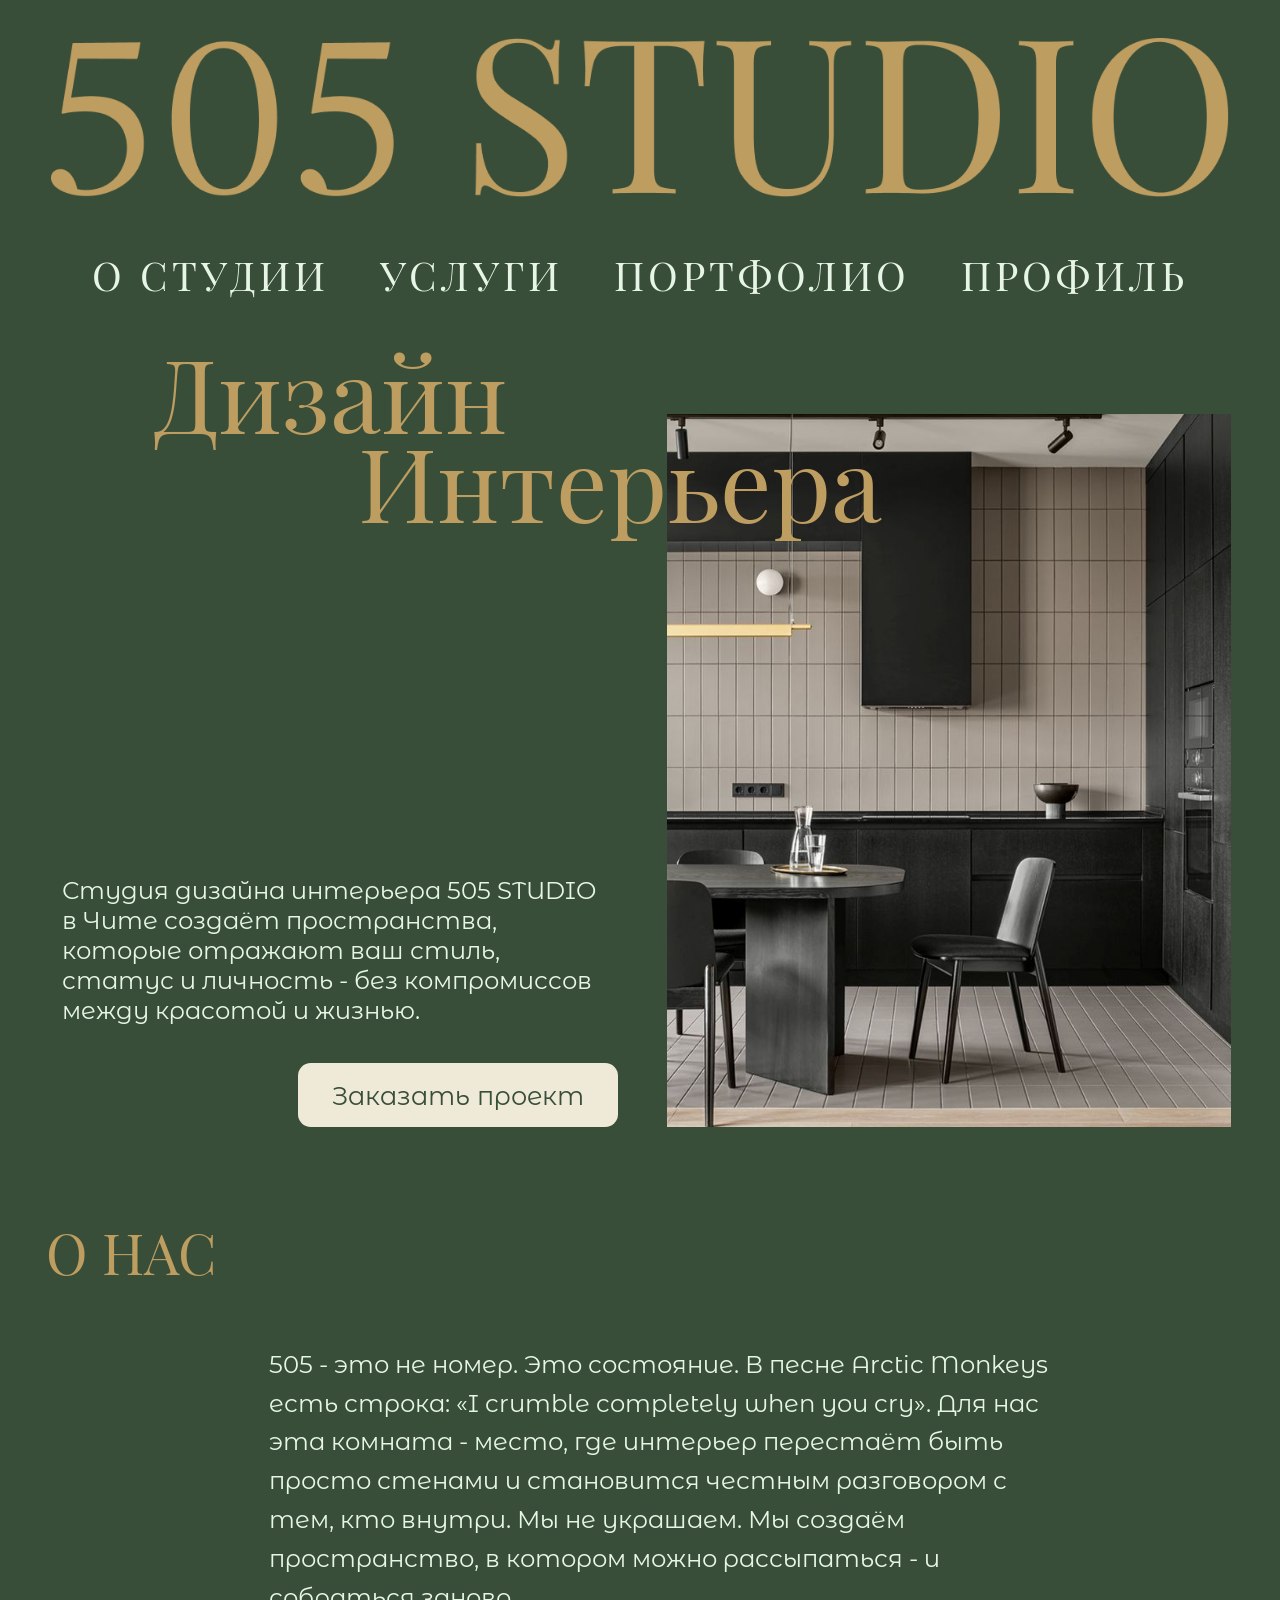
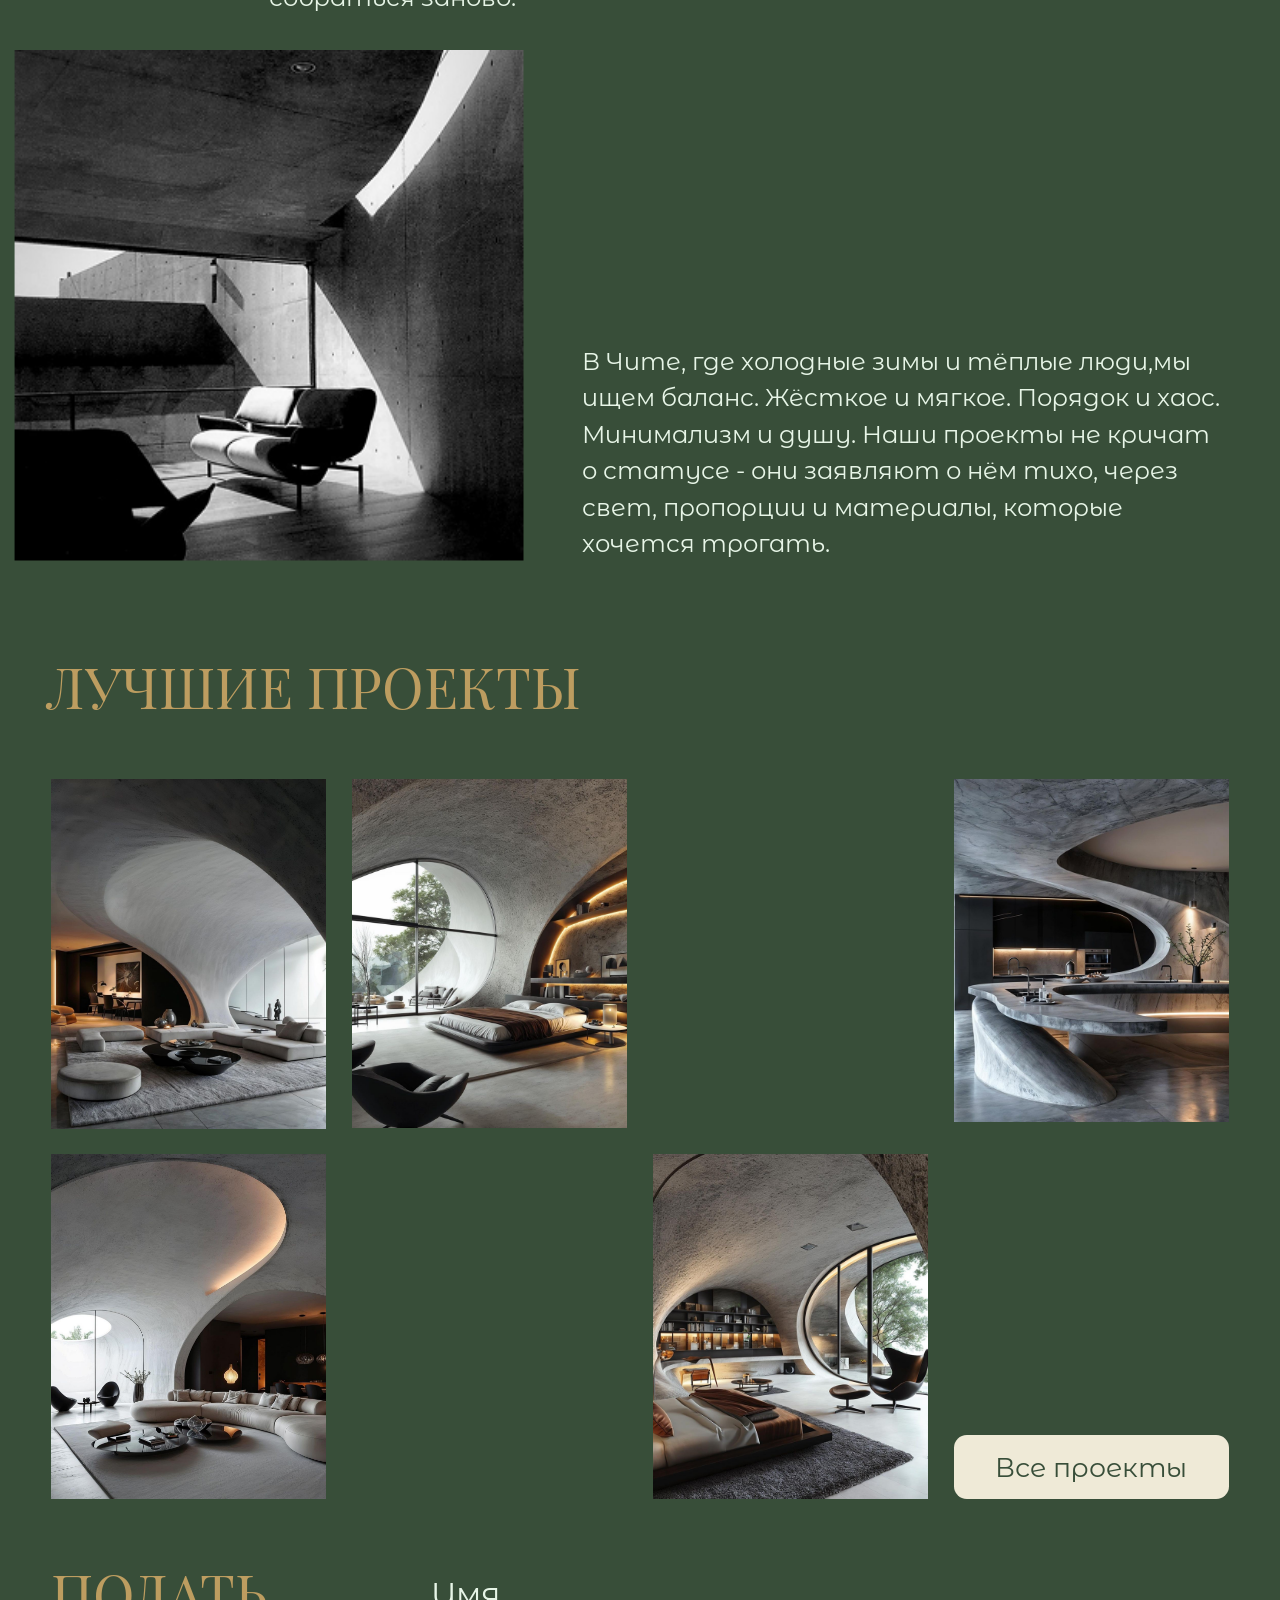
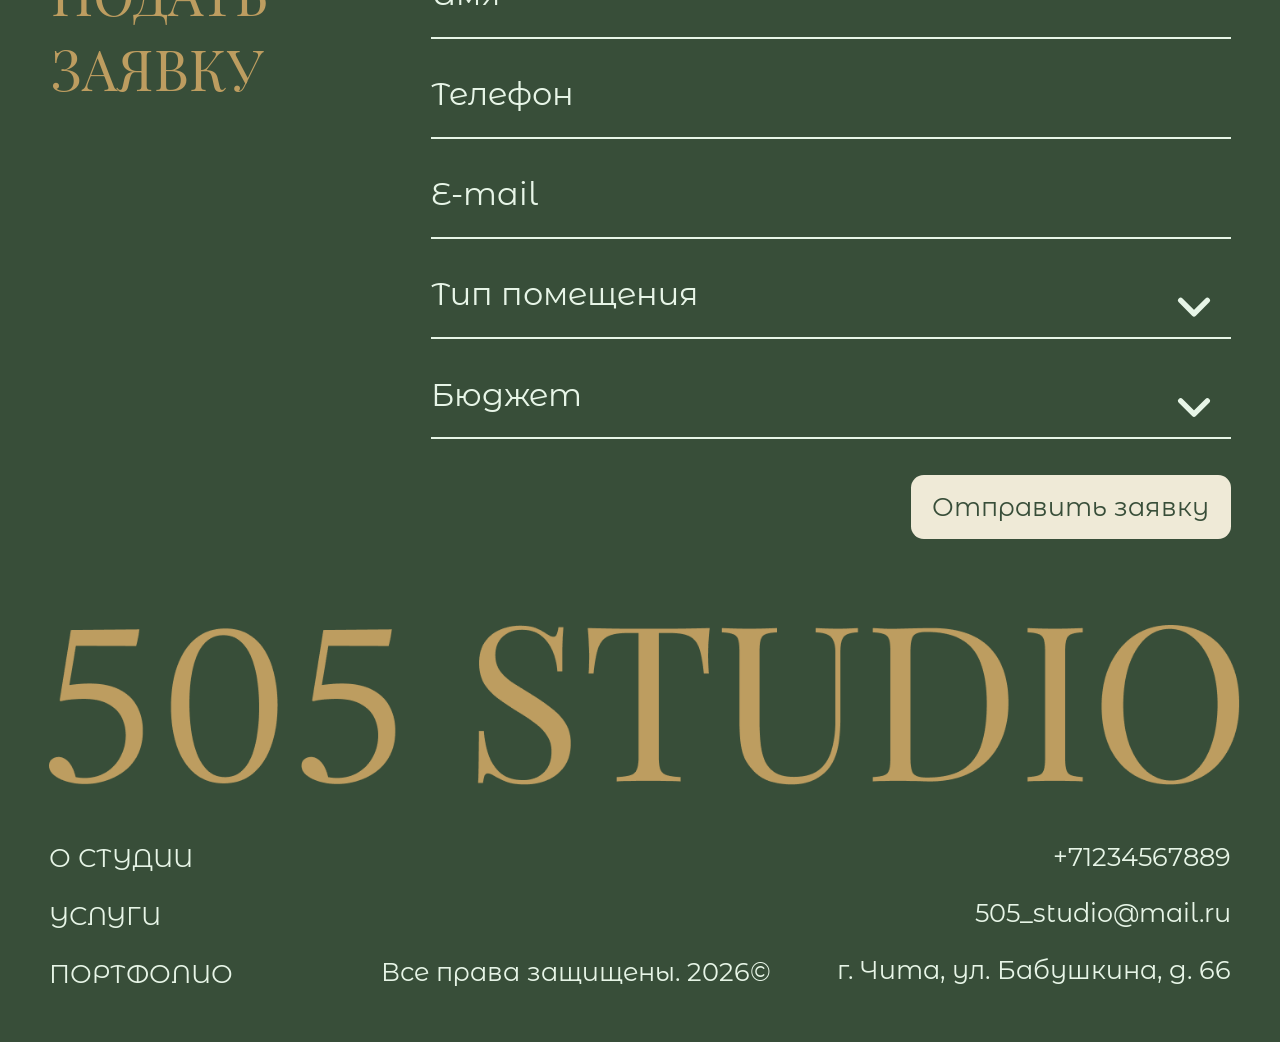
==== commit 78ae7aa4: "adaptive on PC" ====
--- a/index.html
+++ b/index.html
@@ -70,7 +70,7 @@
       <section class="banner" id="mainPage">
         <h1 class="title-1">Дизайн</h1>
         <h1 class="title-2">Интерьера</h1>
-        <p class="description-1">
+        <p class="description">
           Студия дизайна интерьера 505 STUDIO в Чите создаёт пространства,
           которые отражают ваш стиль, статус и личность - без компромиссов между
           красотой и жизнью.
--- a/main.css
+++ b/main.css
@@ -392,7 +392,7 @@
   /*шапка*/
   .header {
     padding: 3vw 0;
-    position:absolute;
+    position: absolute;
   }
   .burger-menu {
     display: none;
@@ -424,6 +424,14 @@
     grid-template-columns: 1fr 1fr;
     align-items: end;
     overflow: visible;
+  }
+
+  .banner p {
+    text-align: left;
+    margin-bottom: 8vw;
+    font-size: 1.9vw;
+    margin-right: 0.75vw;
+    margin-left: 4.86vw;
   }
 
   .title-1,
@@ -443,14 +451,6 @@
   .title-2 {
     top: 12vw;
     left: 28vw;
-  }
-
-  .description-1 {
-    text-align: left;
-    margin-bottom: 10vw;
-    font-size: 1.9vw;
-    margin-right: 0.75vw;
-    margin-left: 4.86vw;
   }
 
   .image-btn-banner {
@@ -632,16 +632,24 @@
     display: block;
   }
 
-  .footer-link{
+  .footer-link {
     font-size: 2vw;
     margin-top: 0.09vw;
   }
 
-  .footer-contacts-item{
+  .footer-contacts {
+    gap: 2vw;
+  }
+
+  .footer-nav {
+    gap: 2vw;
+  }
+
+  .footer-contacts-item {
     font-size: 2vw;
   }
 
-  .footer-bottom p{
+  .footer-bottom p {
     font-size: 2vw;
     margin-top: -9.3vw;
     margin-right: 10vw;
